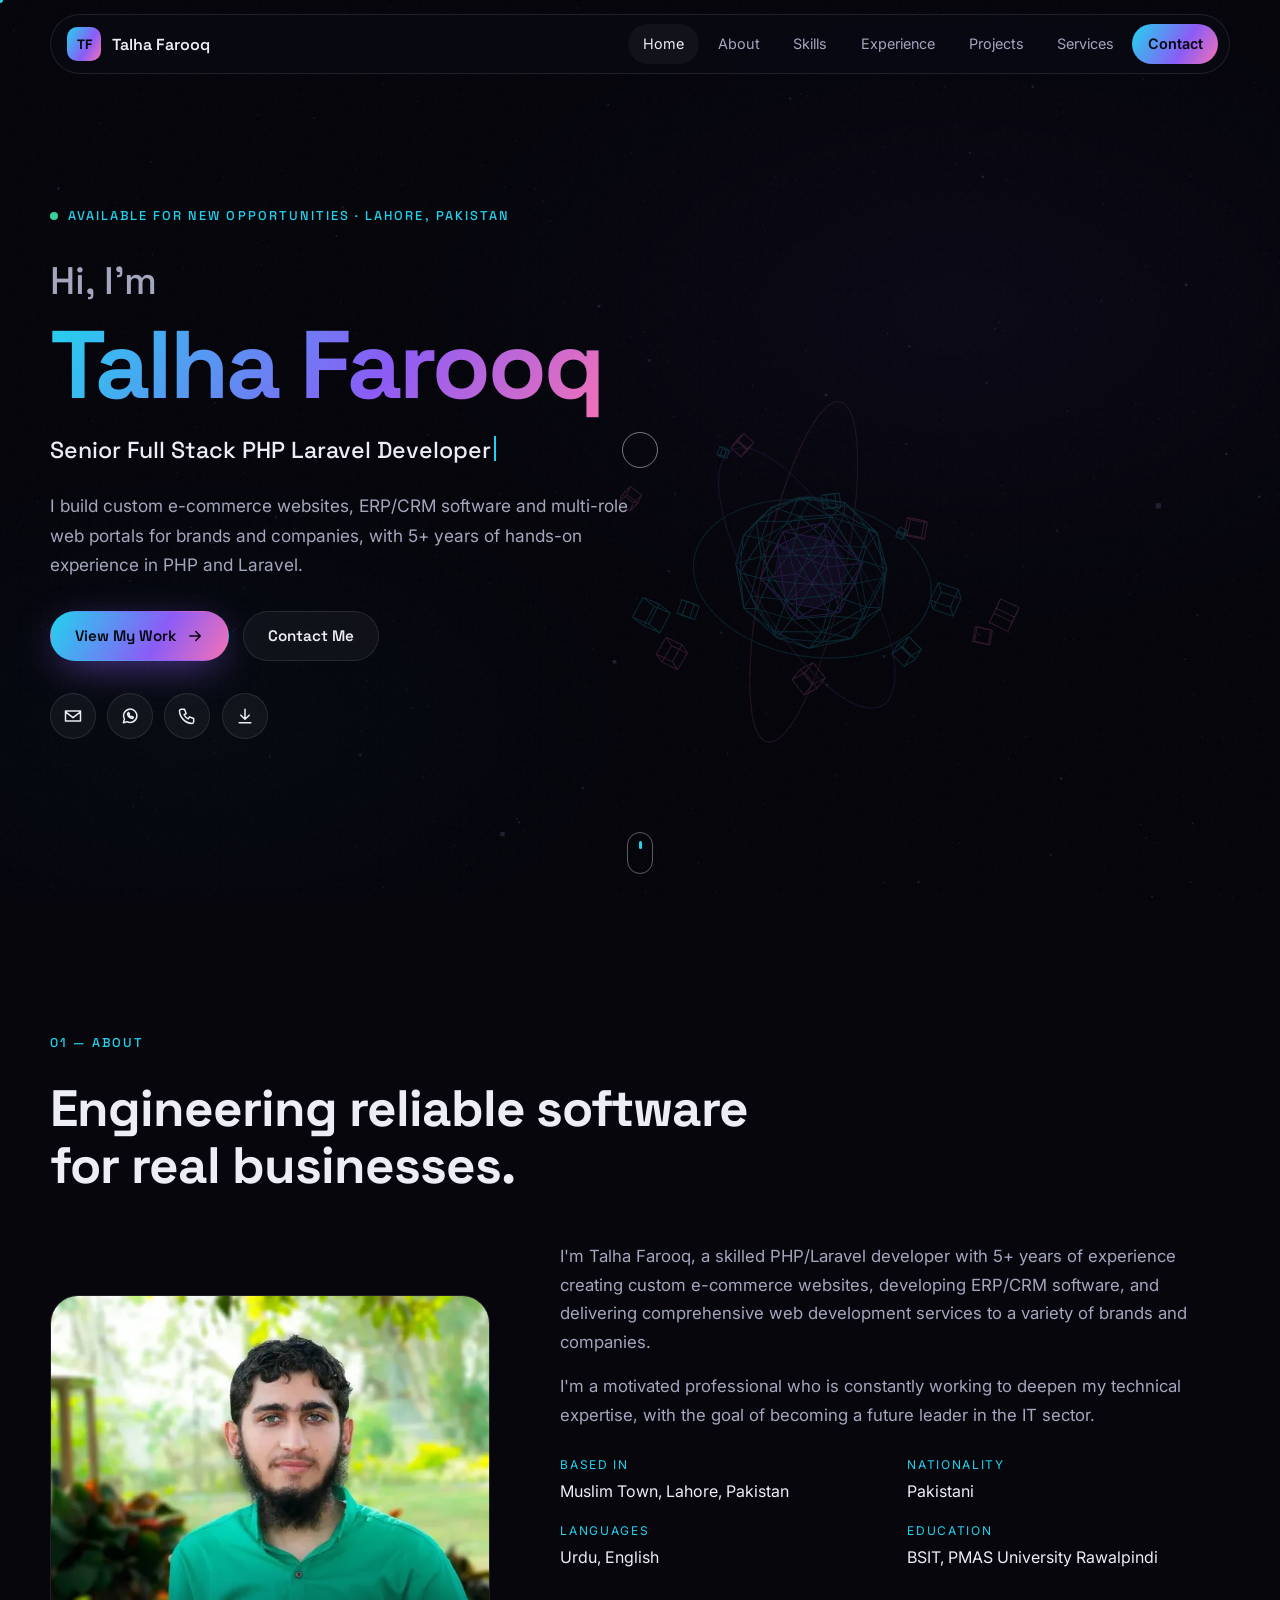
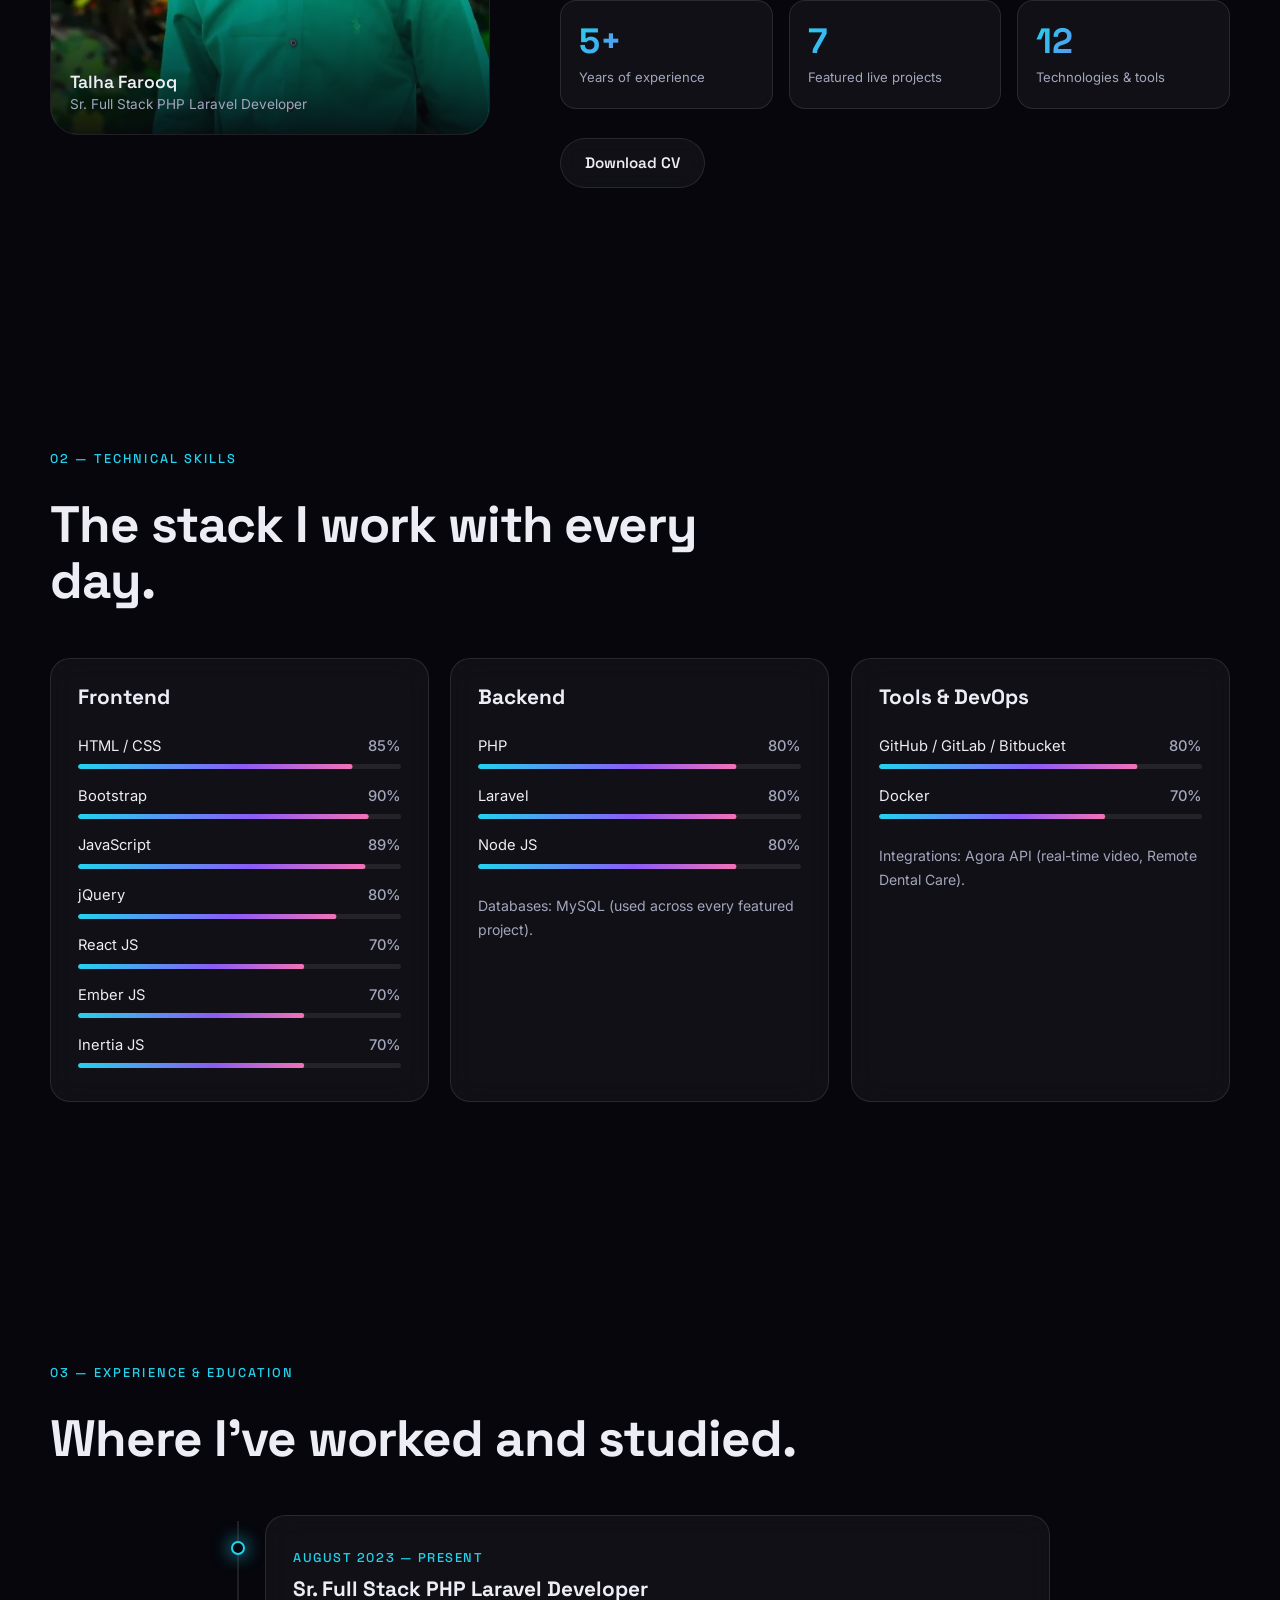
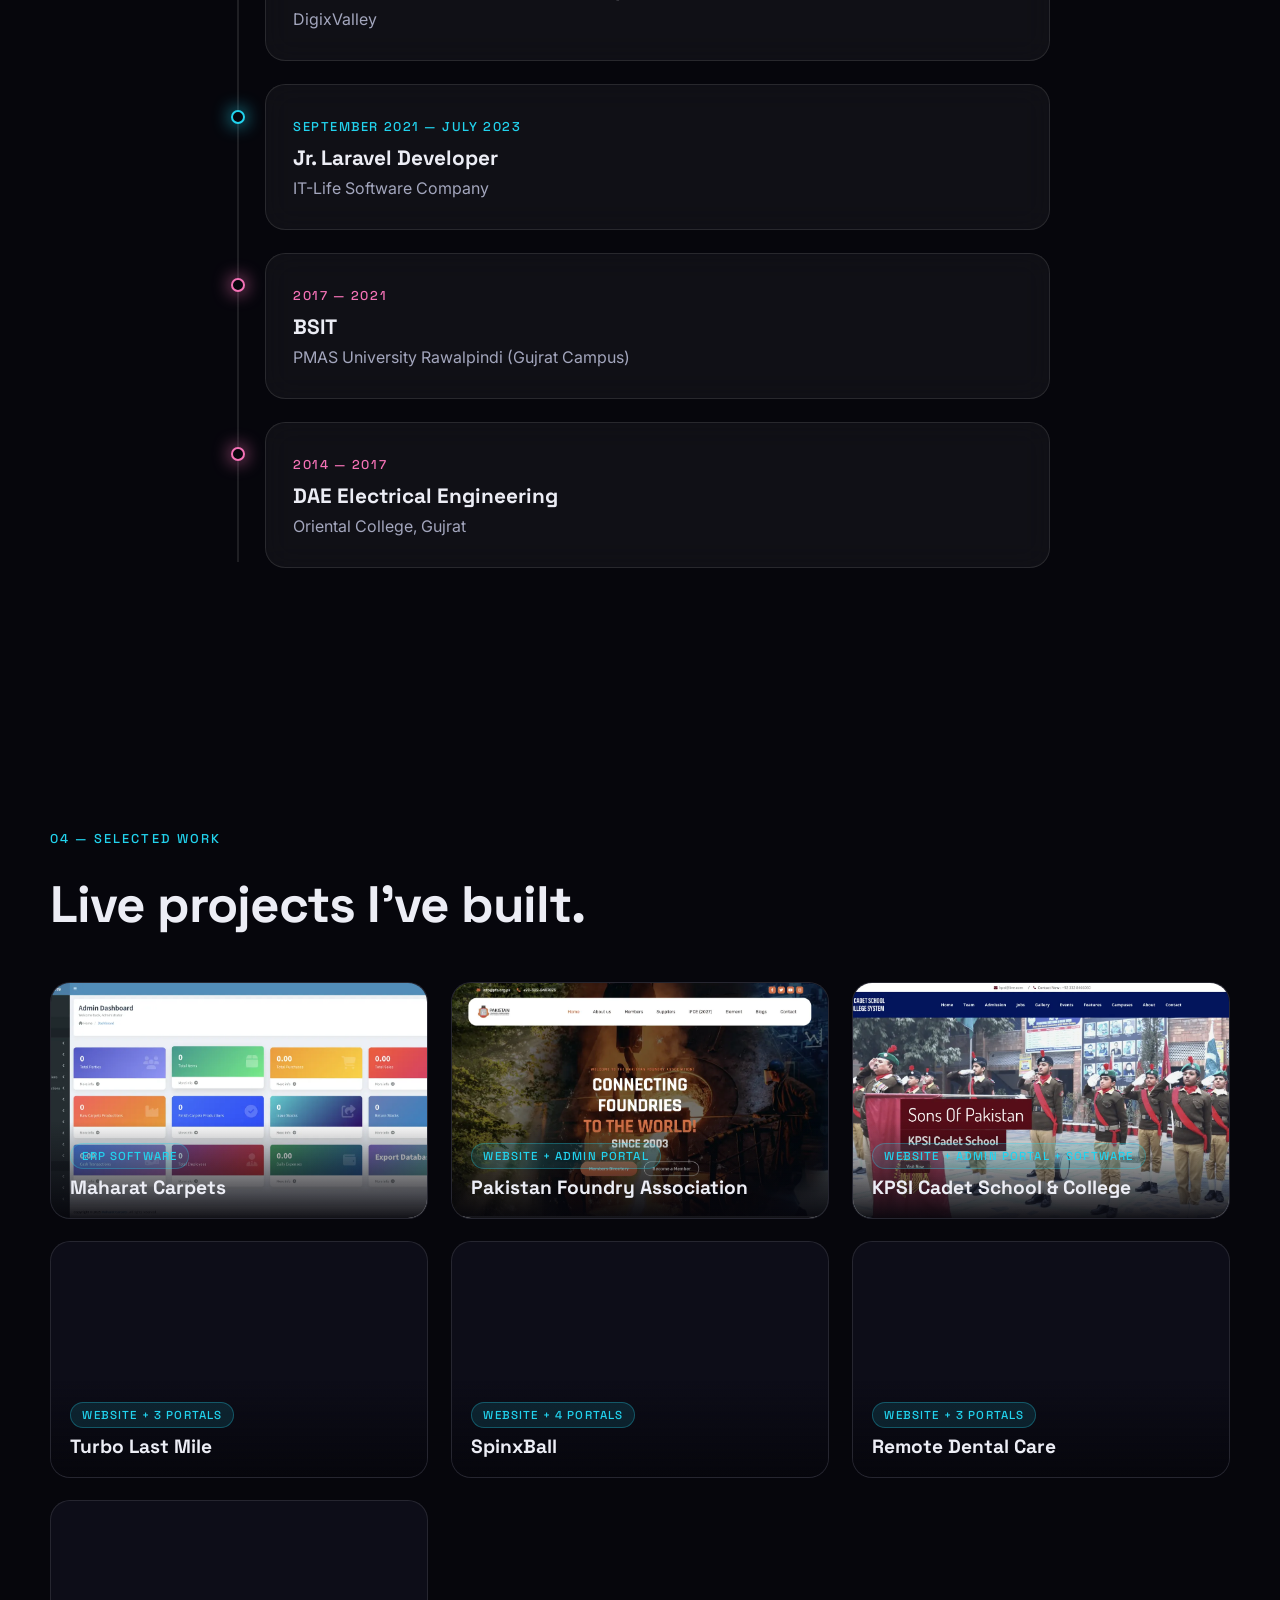
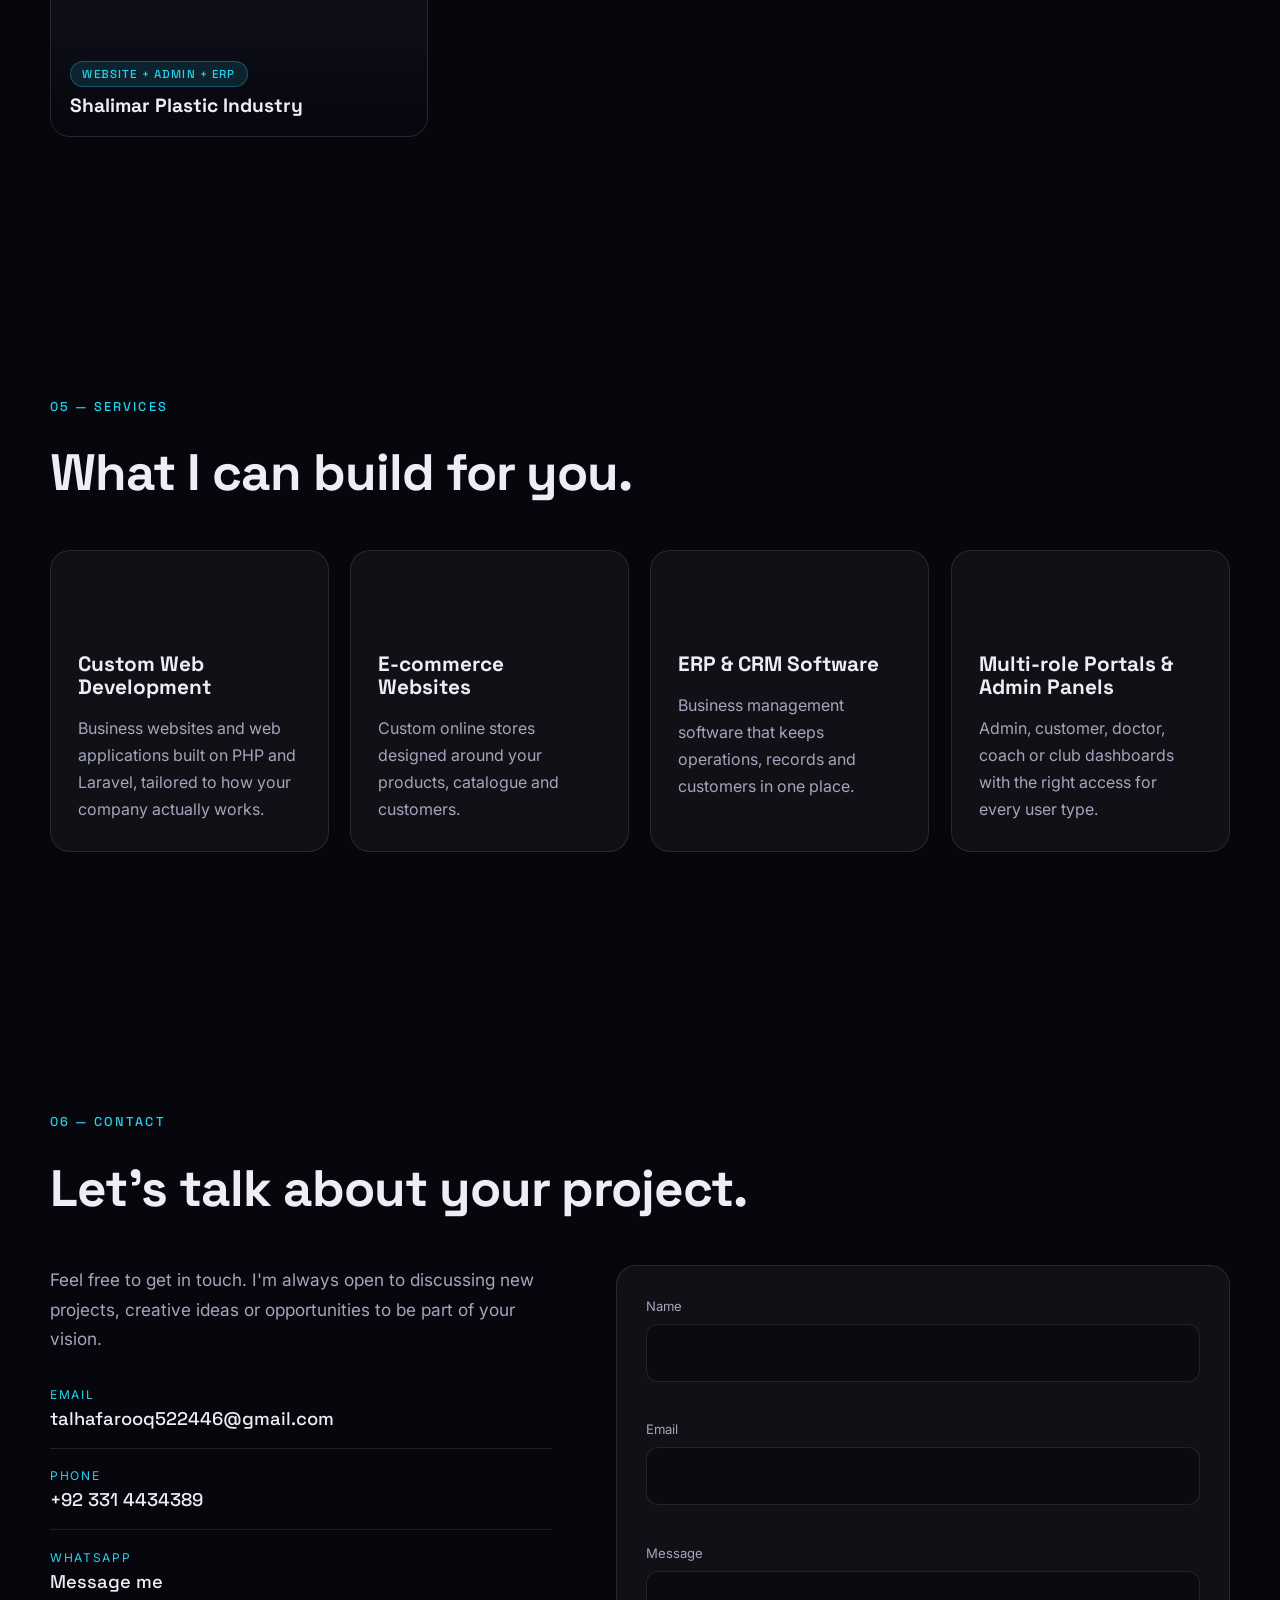
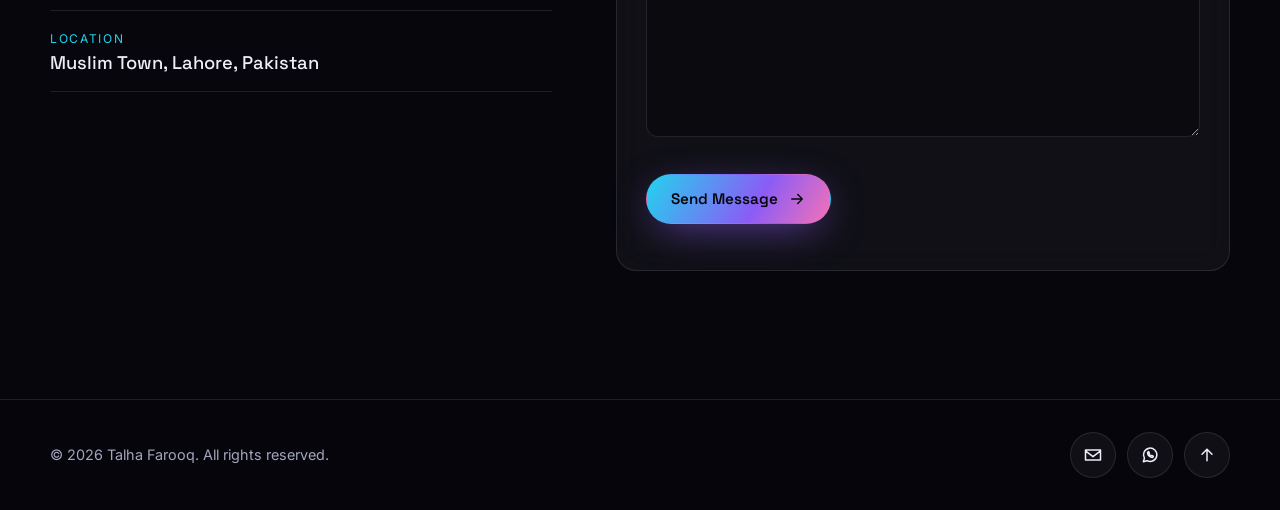
==== index.html @ bb9282f4 "Initial commit" ====
<!DOCTYPE html>
<html lang="en">
<head>
  <meta charset="utf-8">
  <meta name="viewport" content="width=device-width, initial-scale=1">
  <title>Talha Farooq — Senior Full Stack PHP Laravel Developer</title>
  <meta name="description" content="Talha Farooq is a Senior Full Stack PHP/Laravel developer from Lahore, Pakistan with 5+ years of experience building custom e-commerce websites, ERP/CRM software and web portals.">
  <meta name="author" content="Talha Farooq">
  <meta name="theme-color" content="#06060c">
  <link rel="canonical" href="https://talhaafarooq.github.io/portfolio/">
  <meta property="og:type" content="website">
  <meta property="og:title" content="Talha Farooq — Senior Full Stack PHP Laravel Developer">
  <meta property="og:description" content="Custom e-commerce websites, ERP/CRM software and web portals built with PHP and Laravel. Explore selected projects and experience.">
  <meta property="og:url" content="https://talhaafarooq.github.io/portfolio/">
  <meta property="og:image" content="https://talhaafarooq.github.io/portfolio/assets/img/projects/pfa.webp">
  <meta name="twitter:card" content="summary_large_image">
  <link rel="icon" href="data:image/svg+xml,%3Csvg xmlns='http://www.w3.org/2000/svg' viewBox='0 0 64 64'%3E%3Crect width='64' height='64' rx='16' fill='%2306060c'/%3E%3Cpath d='M18 20h28M32 20v28' stroke='%2322d3ee' stroke-width='7' stroke-linecap='round' fill='none'/%3E%3C/svg%3E">
  <link rel="preconnect" href="https://fonts.googleapis.com">
  <link rel="preconnect" href="https://fonts.gstatic.com" crossorigin>
  <link href="https://fonts.googleapis.com/css2?family=Inter:wght@400;500;600&family=Space+Grotesk:wght@500;600;700&display=swap" rel="stylesheet">
  <link rel="stylesheet" href="css/style.css">
  <script type="application/ld+json">
  {"@context":"https://schema.org","@type":"Person","name":"Talha Farooq","jobTitle":"Senior Full Stack PHP Laravel Developer","worksFor":{"@type":"Organization","name":"DigixValley"},"email":"mailto:talhafarooq522446@gmail.com","url":"https://talhaafarooq.github.io/portfolio/","address":{"@type":"PostalAddress","addressLocality":"Lahore","addressCountry":"PK"}}
  </script>
</head>
<body>
  <a class="skip-link" href="#main">Skip to content</a>

  <div class="preloader" id="preloader" role="status" aria-live="polite">
    <div class="preloader__mark" aria-hidden="true"><span></span><span></span><span></span></div>
    <p class="preloader__text">Loading portfolio<span id="loadPct">0</span>%</p>
  </div>

  <canvas id="scene" aria-hidden="true"></canvas>
  <div class="grain" aria-hidden="true"></div>
  <div class="cursor" id="cursor" aria-hidden="true"><span class="cursor__dot"></span><span class="cursor__ring"></span></div>
  <div class="progress" id="progress" aria-hidden="true"></div>

  <header class="nav" id="nav">
    <a class="nav__brand" href="#home" aria-label="Talha Farooq — home"><span class="nav__logo">TF</span><span class="nav__name">Talha Farooq</span></a>
    <button class="nav__toggle" id="navToggle" aria-expanded="false" aria-controls="navLinks" aria-label="Toggle menu"><span></span><span></span></button>
    <nav aria-label="Primary">
      <ul class="nav__links" id="navLinks">
        <li><a href="#home">Home</a></li>
        <li><a href="#about">About</a></li>
        <li><a href="#skills">Skills</a></li>
        <li><a href="#experience">Experience</a></li>
        <li><a href="#projects">Projects</a></li>
        <li><a href="#services">Services</a></li>
        <li><a href="#contact" class="nav__cta">Contact</a></li>
      </ul>
    </nav>
  </header>

  <main id="main">
    <!-- HERO -->
    <section class="hero" id="home" aria-labelledby="heroTitle">
      <div class="container hero__grid">
        <div class="hero__copy">
          <p class="eyebrow reveal"><span class="pulse" aria-hidden="true"></span> Available for new opportunities · Lahore, Pakistan</p>
          <h1 id="heroTitle" class="hero__title reveal">
            <span class="hero__hi">Hi, I'm</span>
            <span class="grad">Talha Farooq</span>
          </h1>
          <p class="hero__role reveal"><span class="sr-only">Senior Full Stack PHP Laravel Developer. </span><span id="typed" aria-hidden="true">Senior Full Stack PHP Laravel Developer</span><span class="caret" aria-hidden="true"></span></p>
          <p class="hero__lead reveal">I build custom e-commerce websites, ERP/CRM software and multi-role web portals for brands and companies, with 5+ years of hands-on experience in PHP and Laravel.</p>
          <div class="hero__actions reveal">
            <a class="btn btn--primary" href="#projects" data-magnetic>View My Work <svg viewBox="0 0 24 24" aria-hidden="true"><path d="M5 12h14M13 6l6 6-6 6"/></svg></a>
            <a class="btn btn--ghost" href="#contact" data-magnetic>Contact Me</a>
          </div>
          <ul class="socials reveal" aria-label="Contact links">
            <li><a href="mailto:talhafarooq522446@gmail.com" aria-label="Email Talha"><svg viewBox="0 0 24 24"><path d="M3 6h18v12H3zM3 7l9 7 9-7"/></svg></a></li>
            <li><a href="https://wa.me/923314434389" target="_blank" rel="noopener" aria-label="Message Talha on WhatsApp"><svg viewBox="0 0 24 24"><path d="M4 20l1.3-4.2A8 8 0 1 1 8.4 18.8zM9 9c0 3 3 6 6 6l1-1.5-2-1-1 .5c-1-.5-1.700-1.200-2.200-2.200l.5-1-1-2z"/></svg></a></li>
            <li><a href="tel:+923314434389" aria-label="Call Talha"><svg viewBox="0 0 24 24"><path d="M5 4h4l2 5-2.500 1.500a11 11 0 0 0 5 5L15 13l5 2v4a2 2 0 0 1-2 2A16 16 0 0 1 3 6a2 2 0 0 1 2-2z"/></svg></a></li>
            <li><a href="assets/doc/Talha_Farooq_Resume.pdf" download aria-label="Download CV"><svg viewBox="0 0 24 24"><path d="M12 4v11m-5-4 5 5 5-5M5 20h14"/></svg></a></li>
          </ul>
        </div>
      </div>
      <a class="scroll-hint" href="#about" aria-label="Scroll to About"><span></span></a>
    </section>

    <!-- ABOUT -->
    <section class="section" id="about" aria-labelledby="aboutTitle">
      <div class="container">
        <header class="section__head reveal"><p class="eyebrow">01 — About</p><h2 id="aboutTitle">Engineering reliable software for real businesses.</h2></header>
        <div class="about">
          <figure class="about__photo tilt reveal" data-tilt>
            <img src="assets/img/profile.webp" width="600" height="600" alt="Portrait of Talha Farooq" loading="lazy" decoding="async">
            <figcaption><strong>Talha Farooq</strong><span>Sr. Full Stack PHP Laravel Developer</span></figcaption>
          </figure>
          <div class="about__body reveal">
            <p>I'm Talha Farooq, a skilled PHP/Laravel developer with 5+ years of experience creating custom e-commerce websites, developing ERP/CRM software, and delivering comprehensive web development services to a variety of brands and companies.</p>
            <p>I'm a motivated professional who is constantly working to deepen my technical expertise, with the goal of becoming a future leader in the IT sector.</p>
            <dl class="facts">
              <div><dt>Based in</dt><dd>Muslim Town, Lahore, Pakistan</dd></div>
              <div><dt>Nationality</dt><dd>Pakistani</dd></div>
              <div><dt>Languages</dt><dd>Urdu, English</dd></div>
              <div><dt>Education</dt><dd>BSIT, PMAS University Rawalpindi</dd></div>
            </dl>
            <ul class="stats" aria-label="Highlights">
              <li><strong data-count="5" data-suffix="+">5+</strong><span>Years of experience</span></li>
              <li><strong data-count="7">7</strong><span>Featured live projects</span></li>
              <li><strong data-count="12">12</strong><span>Technologies &amp; tools</span></li>
            </ul>
            <a class="btn btn--ghost" href="assets/doc/Talha_Farooq_Resume.pdf" download data-magnetic>Download CV</a>
          </div>
        </div>
      </div>
    </section>

    <!-- SKILLS -->
    <section class="section" id="skills" aria-labelledby="skillsTitle">
      <div class="container">
        <header class="section__head reveal"><p class="eyebrow">02 — Technical Skills</p><h2 id="skillsTitle">The stack I work with every day.</h2></header>
        <div class="skills">
          <article class="card tilt reveal" data-tilt>
            <h3>Frontend</h3>
            <ul class="meters">
              <li style="--v:85"><span>HTML / CSS</span><b>85%</b><i></i></li>
              <li style="--v:90"><span>Bootstrap</span><b>90%</b><i></i></li>
              <li style="--v:89"><span>JavaScript</span><b>89%</b><i></i></li>
              <li style="--v:80"><span>jQuery</span><b>80%</b><i></i></li>
              <li style="--v:70"><span>React JS</span><b>70%</b><i></i></li>
              <li style="--v:70"><span>Ember JS</span><b>70%</b><i></i></li>
              <li style="--v:70"><span>Inertia JS</span><b>70%</b><i></i></li>
            </ul>
          </article>
          <article class="card tilt reveal" data-tilt>
            <h3>Backend</h3>
            <ul class="meters">
              <li style="--v:80"><span>PHP</span><b>80%</b><i></i></li>
              <li style="--v:80"><span>Laravel</span><b>80%</b><i></i></li>
              <li style="--v:80"><span>Node JS</span><b>80%</b><i></i></li>
            </ul>
            <p class="card__note">Databases: MySQL (used across every featured project).</p>
          </article>
          <article class="card tilt reveal" data-tilt>
            <h3>Tools &amp; DevOps</h3>
            <ul class="meters">
              <li style="--v:80"><span>GitHub / GitLab / Bitbucket</span><b>80%</b><i></i></li>
              <li style="--v:70"><span>Docker</span><b>70%</b><i></i></li>
            </ul>
            <p class="card__note">Integrations: Agora API (real-time video, Remote Dental Care).</p>
          </article>
        </div>
      </div>
    </section>

    <!-- EXPERIENCE -->
    <section class="section" id="experience" aria-labelledby="expTitle">
      <div class="container">
        <header class="section__head reveal"><p class="eyebrow">03 — Experience &amp; Education</p><h2 id="expTitle">Where I've worked and studied.</h2></header>
        <div class="timeline-wrap">
          <ol class="timeline" id="timeline">
            <li class="tl reveal">
              <span class="tl__dot" aria-hidden="true"></span>
              <div class="tl__card tilt" data-tilt>
                <time>August 2023 — Present</time>
                <h3>Sr. Full Stack PHP Laravel Developer</h3>
                <p class="tl__place">DigixValley</p>
              </div>
            </li>
            <li class="tl reveal">
              <span class="tl__dot" aria-hidden="true"></span>
              <div class="tl__card tilt" data-tilt>
                <time>September 2021 — July 2023</time>
                <h3>Jr. Laravel Developer</h3>
                <p class="tl__place">IT-Life Software Company</p>
              </div>
            </li>
            <li class="tl tl--edu reveal">
              <span class="tl__dot" aria-hidden="true"></span>
              <div class="tl__card tilt" data-tilt>
                <time>2017 — 2021</time>
                <h3>BSIT</h3>
                <p class="tl__place">PMAS University Rawalpindi (Gujrat Campus)</p>
              </div>
            </li>
            <li class="tl tl--edu reveal">
              <span class="tl__dot" aria-hidden="true"></span>
              <div class="tl__card tilt" data-tilt>
                <time>2014 — 2017</time>
                <h3>DAE Electrical Engineering</h3>
                <p class="tl__place">Oriental College, Gujrat</p>
              </div>
            </li>
          </ol>
        </div>
      </div>
    </section>

    <!-- PROJECTS -->
    <section class="section" id="projects" aria-labelledby="projTitle">
      <div class="container">
        <header class="section__head reveal"><p class="eyebrow">04 — Selected Work</p><h2 id="projTitle">Live projects I've built.</h2></header>
        <div class="projects" id="projectGrid">
          <article class="project tilt reveal" data-tilt data-url="https://maharat.fhtti.com" data-type="ERP Software" data-stack="HTML, CSS, Bootstrap, JavaScript, jQuery, PHP Laravel, MySQL">
            <button class="project__open" aria-haspopup="dialog"><span class="sr-only">View details for Maharat Carpets</span></button>
            <img src="assets/img/projects/maharat-carpet.webp" width="1400" height="718" alt="Maharat Carpets ERP software interface" loading="lazy" decoding="async">
            <div class="project__info"><span class="tag">ERP Software</span><h3>Maharat Carpets</h3></div>
          </article>
          <article class="project tilt reveal" data-tilt data-url="https://www.pfa.org.pk" data-type="Website + Admin Portal" data-stack="HTML, CSS, Bootstrap, JavaScript, jQuery, PHP Laravel, MySQL">
            <button class="project__open" aria-haspopup="dialog"><span class="sr-only">View details for Pakistan Foundry Association</span></button>
            <img src="assets/img/projects/pfa.webp" width="1400" height="682" alt="Pakistan Foundry Association website" loading="lazy" decoding="async">
            <div class="project__info"><span class="tag">Website + Admin Portal</span><h3>Pakistan Foundry Association</h3></div>
          </article>
          <article class="project tilt reveal" data-tilt data-url="https://kpsi.edu.pk" data-type="Website + Admin Portal + Software" data-stack="HTML, CSS, Bootstrap, JavaScript, jQuery, PHP Laravel, MySQL">
            <button class="project__open" aria-haspopup="dialog"><span class="sr-only">View details for KPSI Cadet School and College</span></button>
            <img src="assets/img/projects/kpsi.webp" width="1400" height="727" alt="KPSI Cadet School &amp; College website" loading="lazy" decoding="async">
            <div class="project__info"><span class="tag">Website + Admin Portal + Software</span><h3>KPSI Cadet School &amp; College</h3></div>
          </article>
          <article class="project tilt reveal" data-tilt data-url="https://turbolastmile.com" data-type="Website + Admin, Customer &amp; Customer Visitor Portals" data-stack="HTML, CSS, Bootstrap, JavaScript, jQuery, PHP Laravel, MySQL">
            <button class="project__open" aria-haspopup="dialog"><span class="sr-only">View details for Turbo Last Mile</span></button>
            <img src="assets/img/projects/turbolastmile.webp" width="1400" height="723" alt="Turbo Last Mile website" loading="lazy" decoding="async">
            <div class="project__info"><span class="tag">Website + 3 Portals</span><h3>Turbo Last Mile</h3></div>
          </article>
          <article class="project tilt reveal" data-tilt data-url="https://www.spinxball.com" data-type="Website + Admin, Club, Coach &amp; Trainee Portals" data-stack="HTML, CSS, Bootstrap, JavaScript, jQuery, PHP Laravel, MySQL">
            <button class="project__open" aria-haspopup="dialog"><span class="sr-only">View details for SpinxBall</span></button>
            <img src="assets/img/projects/spinxball.webp" width="1400" height="728" alt="SpinxBall website" loading="lazy" decoding="async">
            <div class="project__info"><span class="tag">Website + 4 Portals</span><h3>SpinxBall</h3></div>
          </article>
          <article class="project tilt reveal" data-tilt data-url="https://dental-telecare.com" data-type="Website + Admin, Doctor &amp; Patient Portals" data-stack="HTML, CSS, Bootstrap, JavaScript, React JS, PHP Laravel, MySQL, Agora API">
            <button class="project__open" aria-haspopup="dialog"><span class="sr-only">View details for Remote Dental Care</span></button>
            <img src="assets/img/projects/remote-dental-care.webp" width="1400" height="726" alt="Remote Dental Care website" loading="lazy" decoding="async">
            <div class="project__info"><span class="tag">Website + 3 Portals</span><h3>Remote Dental Care</h3></div>
          </article>
          <article class="project tilt reveal" data-tilt data-url="https://shalimarplasticindustries.com" data-type="Website + Admin Portal + ERP" data-stack="HTML, CSS, Bootstrap, JavaScript, jQuery, PHP Laravel, MySQL">
            <button class="project__open" aria-haspopup="dialog"><span class="sr-only">View details for Shalimar Plastic Industry</span></button>
            <img src="assets/img/projects/spi.webp" width="1400" height="552" alt="Shalimar Plastic Industry website" loading="lazy" decoding="async">
            <div class="project__info"><span class="tag">Website + Admin + ERP</span><h3>Shalimar Plastic Industry</h3></div>
          </article>
        </div>
      </div>
    </section>

    <!-- SERVICES -->
    <section class="section" id="services" aria-labelledby="servTitle">
      <div class="container">
        <header class="section__head reveal"><p class="eyebrow">05 — Services</p><h2 id="servTitle">What I can build for you.</h2></header>
        <div class="services">
          <article class="card tilt reveal" data-tilt>
            <span class="icon" aria-hidden="true"><svg viewBox="0 0 24 24"><path d="M3 5h18v14H3zM3 9h18M7 7h.01M10 7h.01"/></svg></span>
            <h3>Custom Web Development</h3>
            <p>Business websites and web applications built on PHP and Laravel, tailored to how your company actually works.</p>
          </article>
          <article class="card tilt reveal" data-tilt>
            <span class="icon" aria-hidden="true"><svg viewBox="0 0 24 24"><path d="M3 4h3l2.500 11h10L20 7H7M10 20h.01M17 20h.01"/></svg></span>
            <h3>E-commerce Websites</h3>
            <p>Custom online stores designed around your products, catalogue and customers.</p>
          </article>
          <article class="card tilt reveal" data-tilt>
            <span class="icon" aria-hidden="true"><svg viewBox="0 0 24 24"><path d="M4 20V10m6 10V4m6 16v-7m6 7H2"/></svg></span>
            <h3>ERP &amp; CRM Software</h3>
            <p>Business management software that keeps operations, records and customers in one place.</p>
          </article>
          <article class="card tilt reveal" data-tilt>
            <span class="icon" aria-hidden="true"><svg viewBox="0 0 24 24"><circle cx="9" cy="8" r="3"/><circle cx="17" cy="9" r="2.500"/><path d="M3 19c0-3 2.500-5 6-5s6 2 6 5M15 15c3 0 6 1 6 4"/></svg></span>
            <h3>Multi-role Portals &amp; Admin Panels</h3>
            <p>Admin, customer, doctor, coach or club dashboards with the right access for every user type.</p>
          </article>
        </div>
      </div>
    </section>

    <!-- CONTACT -->
    <section class="section" id="contact" aria-labelledby="contactTitle">
      <div class="container">
        <header class="section__head reveal"><p class="eyebrow">06 — Contact</p><h2 id="contactTitle">Let's talk about your project.</h2></header>
        <div class="contact">
          <div class="contact__info reveal">
            <p>Feel free to get in touch. I'm always open to discussing new projects, creative ideas or opportunities to be part of your vision.</p>
            <ul class="contact__list">
              <li><span>Email</span><a href="mailto:talhafarooq522446@gmail.com">talhafarooq522446@gmail.com</a></li>
              <li><span>Phone</span><a href="tel:+923314434389">+92 331 4434389</a></li>
              <li><span>WhatsApp</span><a href="https://wa.me/923314434389" target="_blank" rel="noopener">Message me</a></li>
              <li><span>Location</span><em>Muslim Town, Lahore, Pakistan</em></li>
            </ul>
          </div>
          <form class="form reveal" id="contactForm" novalidate>
            <div class="field"><label for="fName">Name</label><input id="fName" name="name" autocomplete="name" required><small class="err" aria-live="polite"></small></div>
            <div class="field"><label for="fEmail">Email</label><input id="fEmail" name="email" type="email" autocomplete="email" required><small class="err" aria-live="polite"></small></div>
            <div class="field"><label for="fMsg">Message</label><textarea id="fMsg" name="message" rows="5" required></textarea><small class="err" aria-live="polite"></small></div>
            <button class="btn btn--primary" type="submit" data-magnetic>Send Message <svg viewBox="0 0 24 24" aria-hidden="true"><path d="M5 12h14M13 6l6 6-6 6"/></svg></button>
            <p class="form__status" id="formStatus" role="status"></p>
          </form>
        </div>
      </div>
    </section>
  </main>

  <footer class="footer">
    <div class="container footer__row">
      <p>&copy; <span id="year">2026</span> Talha Farooq. All rights reserved.</p>
      <ul class="socials" aria-label="Footer links">
        <li><a href="mailto:talhafarooq522446@gmail.com" aria-label="Email"><svg viewBox="0 0 24 24"><path d="M3 6h18v12H3zM3 7l9 7 9-7"/></svg></a></li>
        <li><a href="https://wa.me/923314434389" target="_blank" rel="noopener" aria-label="WhatsApp"><svg viewBox="0 0 24 24"><path d="M4 20l1.3-4.2A8 8 0 1 1 8.4 18.8zM9 9c0 3 3 6 6 6l1-1.5-2-1-1 .5c-1-.5-1.700-1.200-2.200-2.200l.5-1-1-2z"/></svg></a></li>
        <li><a href="#home" aria-label="Back to top"><svg viewBox="0 0 24 24"><path d="M12 19V5m-6 6 6-6 6 6"/></svg></a></li>
      </ul>
    </div>
  </footer>

  <dialog class="modal" id="modal" aria-labelledby="mTitle">
    <button class="modal__close" id="mClose" aria-label="Close project details">&times;</button>
    <img id="mImg" alt="" width="1400" height="720">
    <div class="modal__body">
      <span class="tag" id="mType"></span>
      <h3 id="mTitle"></h3>
      <h4>Built with</h4>
      <ul class="chips" id="mStack"></ul>
      <a class="btn btn--primary" id="mLink" target="_blank" rel="noopener">Visit live site <svg viewBox="0 0 24 24" aria-hidden="true"><path d="M7 17 17 7M8 7h9v9"/></svg></a>
    </div>
  </dialog>

  <script src="vendor/three.min.js" defer></script>
  <script src="js/scene.js" defer></script>
  <script src="js/main.js" defer></script>
</body>
</html>
---- css/style.css ----
:root{
  --bg:#06060c; --bg2:#0d0d18; --text:#ecedf5; --muted:#a3a6bd;
  --a:#8b5cf6; --b:#22d3ee; --c:#f472b6;
  --glass:rgba(255,255,255,.045); --line:rgba(255,255,255,.1);
  --grad:linear-gradient(120deg,var(--b),var(--a) 60%,var(--c));
  --f-head:"Space Grotesk",system-ui,sans-serif; --f-body:Inter,system-ui,sans-serif;
  --r:20px; --ease:cubic-bezier(.2,.8,.2,1);
}
*,*::before,*::after{box-sizing:border-box}
html{scroll-behavior:smooth;scroll-padding-top:80px;-webkit-text-size-adjust:100%}
body{margin:0;background:var(--bg);color:var(--text);font:400 1rem/1.7 var(--f-body);overflow-x:hidden}
img{max-width:100%;height:auto;display:block}
a{color:inherit}
h1,h2,h3,h4{font-family:var(--f-head);line-height:1.1;margin:0}
p{margin:0 0 1rem}
ul,ol{list-style:none;margin:0;padding:0}
:focus-visible{outline:2px solid var(--b);outline-offset:3px;border-radius:6px}
.sr-only{position:absolute;width:1px;height:1px;overflow:hidden;clip:rect(0 0 0 0);white-space:nowrap}
.skip-link{position:fixed;left:12px;top:-60px;z-index:200;background:var(--b);color:#001;padding:.6rem 1rem;border-radius:8px;transition:top .2s}
.skip-link:focus{top:12px}
.container{width:min(1180px,100% - 32px);margin-inline:auto}

#scene{position:fixed;inset:0;width:100%;height:100%;z-index:0;pointer-events:none;
  background:radial-gradient(60% 50% at 75% 35%,rgba(139,92,246,.22),transparent 70%),radial-gradient(50% 40% at 15% 80%,rgba(34,211,238,.12),transparent 70%),var(--bg)}
.grain{position:fixed;inset:0;z-index:1;pointer-events:none;opacity:.05;background-image:url("data:image/svg+xml,%3Csvg xmlns='http://www.w3.org/2000/svg' width='160' height='160'%3E%3Cfilter id='n'%3E%3CfeTurbulence baseFrequency='.9' numOctaves='2'/%3E%3C/filter%3E%3Crect width='100%25' height='100%25' filter='url(%23n)'/%3E%3C/svg%3E")}
main,.footer,.nav{position:relative;z-index:2}

/* preloader */
.preloader{position:fixed;inset:0;z-index:300;background:var(--bg);display:grid;place-content:center;justify-items:center;gap:1.4rem;transition:opacity .7s var(--ease),visibility .7s}
.preloader.done{opacity:0;visibility:hidden}
/* safety net: if JavaScript fails for any reason, never leave the visitor stuck on the loader */
.preloader{animation:preFail .6s ease 5s forwards}
@keyframes preFail{to{opacity:0;visibility:hidden;pointer-events:none}}
.preloader__mark{width:64px;height:64px;position:relative;perspective:400px}
.preloader__mark span{position:absolute;inset:0;border:2px solid var(--b);border-radius:14px;animation:spin 2.2s linear infinite}
.preloader__mark span:nth-child(2){border-color:var(--a);animation-delay:-.7s}
.preloader__mark span:nth-child(3){border-color:var(--c);animation-delay:-1.4s}
@keyframes spin{from{transform:rotateX(60deg) rotateZ(0)}to{transform:rotateX(60deg) rotateZ(360deg)}}
.preloader__text{font:500 .85rem var(--f-head);letter-spacing:.18em;text-transform:uppercase;color:var(--muted)}

/* cursor */
.cursor{display:none}
@media (hover:hover) and (pointer:fine){
  .js-cursor,.js-cursor a,.js-cursor button{cursor:none}
  .js-cursor input,.js-cursor textarea{cursor:text}
  .cursor{display:block;position:fixed;left:0;top:0;z-index:250;pointer-events:none}
  .cursor__dot,.cursor__ring{position:absolute;border-radius:50%;translate:-50% -50%}
  .cursor__dot{width:6px;height:6px;background:var(--b)}
  .cursor__ring{width:36px;height:36px;border:1px solid rgba(255,255,255,.45);transition:width .25s var(--ease),height .25s var(--ease),background .25s,border-color .25s}
  .cursor.hover .cursor__ring{width:60px;height:60px;background:rgba(34,211,238,.12);border-color:var(--b)}
}
.progress{position:fixed;left:0;top:0;height:3px;width:100%;transform-origin:0 50%;transform:scaleX(0);background:var(--grad);z-index:150}

/* nav */
.nav{position:fixed;top:14px;left:50%;translate:-50% 0;width:min(1180px,100% - 24px);z-index:100;display:flex;align-items:center;justify-content:space-between;padding:.55rem .7rem .55rem 1rem;border:1px solid var(--line);border-radius:999px;background:rgba(10,10,20,.6);backdrop-filter:blur(18px) saturate(140%);-webkit-backdrop-filter:blur(18px) saturate(140%)}
.nav__brand{display:flex;align-items:center;gap:.7rem;text-decoration:none;font:600 1rem var(--f-head)}
.nav__logo{display:grid;place-items:center;width:34px;height:34px;border-radius:10px;background:var(--grad);color:#06060c;font-weight:700;font-size:.85rem}
.nav__links{display:flex;gap:.2rem;align-items:center}
.nav__links a{display:block;padding:.5rem .95rem;border-radius:999px;text-decoration:none;font-size:.9rem;color:var(--muted);transition:color .2s,background .2s}
.nav__links a:hover,.nav__links a.active{color:var(--text);background:var(--glass)}
.nav__links a.nav__cta{background:var(--grad);color:#06060c;font-weight:600}
.nav__toggle{display:none;width:42px;height:42px;border:1px solid var(--line);border-radius:50%;background:var(--glass);position:relative;color:inherit}
.nav__toggle span{position:absolute;left:12px;right:12px;height:2px;background:currentColor;transition:transform .3s var(--ease)}
.nav__toggle span:first-child{top:16px}.nav__toggle span:last-child{top:24px}
.nav__toggle[aria-expanded=true] span:first-child{transform:translateY(4px) rotate(45deg)}
.nav__toggle[aria-expanded=true] span:last-child{transform:translateY(-4px) rotate(-45deg)}
@media (max-width:860px){
  .nav__name{display:none}
  .nav__toggle{display:block}
  .nav nav{position:absolute;top:calc(100% + 10px);left:0;right:0}
  .nav__links{flex-direction:column;align-items:stretch;padding:.6rem;border:1px solid var(--line);border-radius:24px;background:rgba(10,10,20,.98);backdrop-filter:blur(18px);opacity:0;visibility:hidden;transform:translateY(-8px);transition:.3s var(--ease)}
  .nav__links.open{opacity:1;visibility:visible;transform:none}
  .nav__links a{padding:.85rem 1rem}
}

/* buttons */
.btn{display:inline-flex;align-items:center;gap:.6rem;padding:.9rem 1.5rem;border-radius:999px;font:600 .95rem var(--f-head);text-decoration:none;border:1px solid transparent;cursor:pointer;transition:transform .25s var(--ease),box-shadow .25s,background .25s;will-change:transform}
.btn svg{width:18px;height:18px;fill:none;stroke:currentColor;stroke-width:2;stroke-linecap:round;stroke-linejoin:round}
.btn--primary{background:var(--grad);color:#06060c;box-shadow:0 10px 40px -10px rgba(139,92,246,.7)}
.btn--primary:hover{box-shadow:0 14px 50px -8px rgba(34,211,238,.6)}
.btn--ghost{background:var(--glass);border-color:var(--line);color:var(--text);backdrop-filter:blur(10px)}
.btn--ghost:hover{background:rgba(255,255,255,.09)}

/* hero */
.hero{min-height:100svh;display:flex;align-items:center;padding:120px 0 80px;position:relative}
.hero__grid{display:grid}
.hero__copy{max-width:640px}
.eyebrow{display:inline-flex;align-items:center;gap:.6rem;font:500 .8rem var(--f-head);letter-spacing:.16em;text-transform:uppercase;color:var(--b)}
.pulse{width:8px;height:8px;border-radius:50%;background:#34d399;box-shadow:0 0 0 0 rgba(52,211,153,.6);animation:pulse 2s infinite}
@keyframes pulse{70%{box-shadow:0 0 0 10px rgba(52,211,153,0)}100%{box-shadow:0 0 0 0 rgba(52,211,153,0)}}
.hero__title{font-size:clamp(2.8rem,8vw,6rem);letter-spacing:-.03em;margin:1.2rem 0 1rem}
.hero__hi{display:block;font-size:.4em;font-weight:500;color:var(--muted);letter-spacing:0;margin-bottom:.3em}
.grad{background:var(--grad);-webkit-background-clip:text;background-clip:text;color:transparent}
.hero__role{font:500 clamp(1.05rem,2.6vw,1.45rem) var(--f-head);min-height:1.6em;margin-bottom:1.2rem}
.caret{display:inline-block;width:2px;height:1.1em;background:var(--b);margin-left:3px;vertical-align:-.15em;animation:blink 1s steps(1) infinite}
@keyframes blink{50%{opacity:0}}
.hero__lead{color:var(--muted);font-size:1.08rem;max-width:54ch}
.hero__actions{display:flex;flex-wrap:wrap;gap:.9rem;margin:2rem 0}
.socials{display:flex;gap:.7rem}
.socials a{display:grid;place-items:center;width:46px;height:46px;border-radius:50%;border:1px solid var(--line);background:var(--glass);transition:transform .25s var(--ease),border-color .25s,background .25s}
.socials a:hover{transform:translateY(-4px);border-color:var(--b);background:rgba(34,211,238,.1)}
.socials svg{width:20px;height:20px;fill:none;stroke:currentColor;stroke-width:1.8;stroke-linecap:round;stroke-linejoin:round}
.scroll-hint{position:absolute;left:50%;bottom:26px;translate:-50% 0;width:26px;height:42px;border:1.5px solid rgba(255,255,255,.35);border-radius:14px;display:block}
.scroll-hint span{position:absolute;left:50%;top:8px;width:3px;height:8px;margin-left:-1.5px;border-radius:2px;background:var(--b);animation:wheel 1.8s infinite}
@keyframes wheel{0%{opacity:1;transform:none}100%{opacity:0;transform:translateY(14px)}}
@media (max-width:700px){.scroll-hint{display:none}.hero{padding-top:110px}}

/* sections */
.section{padding:clamp(4.5rem,10vw,8rem) 0;position:relative}
.section__head{margin-bottom:3rem;max-width:760px}
.section__head h2{font-size:clamp(1.9rem,4.6vw,3.2rem);letter-spacing:-.02em;margin-top:.9rem}
.card,.tl__card{background:var(--glass);border:1px solid var(--line);border-radius:var(--r);padding:1.7rem;backdrop-filter:blur(14px);-webkit-backdrop-filter:blur(14px)}
.card h3,.tl__card h3{font-size:1.3rem;margin-bottom:1rem}
.card__note{color:var(--muted);font-size:.88rem;margin:1.2rem 0 0}

/* tilt */
.tilt{transform-style:preserve-3d;transition:transform .4s var(--ease),border-color .3s;will-change:transform;position:relative}
.tilt.is-tilting{transition:transform .08s linear}
.tilt::after{content:"";position:absolute;inset:0;border-radius:inherit;pointer-events:none;opacity:0;transition:opacity .3s;background:radial-gradient(400px circle at var(--mx,50%) var(--my,50%),rgba(255,255,255,.09),transparent 45%)}
.tilt:hover::after{opacity:1}
.tilt:hover{border-color:rgba(34,211,238,.4)}

/* about */
.about{display:grid;grid-template-columns:minmax(0,.8fr) minmax(0,1.2fr);gap:clamp(1.5rem,5vw,4rem);align-items:center}
.about__photo{margin:0;border-radius:28px;overflow:hidden;border:1px solid var(--line);position:relative;aspect-ratio:1;max-width:440px}
.about__photo img{width:100%;height:100%;object-fit:cover}
.about__photo::before{content:"";position:absolute;inset:0;z-index:1;background:linear-gradient(180deg,transparent 55%,rgba(6,6,12,.9))}
.about__photo figcaption{position:absolute;z-index:2;left:1.2rem;bottom:1.1rem;display:grid;font-size:.85rem;color:var(--muted)}
.about__photo figcaption strong{font:600 1.1rem var(--f-head);color:var(--text)}
.about__body p{color:var(--muted);font-size:1.05rem}
.facts{display:grid;grid-template-columns:1fr 1fr;gap:1rem 1.5rem;margin:1.6rem 0}
.facts dt{font-size:.75rem;text-transform:uppercase;letter-spacing:.14em;color:var(--b)}
.facts dd{margin:.15rem 0 0}
.stats{display:grid;grid-template-columns:repeat(3,1fr);gap:1rem;margin:1.8rem 0}
.stats li{padding:1.1rem;border:1px solid var(--line);border-radius:16px;background:var(--glass)}
.stats strong{display:block;font:700 2.2rem var(--f-head);background:var(--grad);-webkit-background-clip:text;background-clip:text;color:transparent}
.stats span{font-size:.82rem;color:var(--muted)}
@media (max-width:860px){.about{grid-template-columns:1fr}.about__photo{max-width:340px}}
@media (max-width:480px){.facts{grid-template-columns:1fr}.stats strong{font-size:1.7rem}}

/* skills */
.skills{display:grid;grid-template-columns:repeat(auto-fit,minmax(290px,1fr));gap:1.3rem;perspective:1200px}
.meters li{position:relative;display:flex;justify-content:space-between;font-size:.92rem;padding:.55rem 0 1rem}
.meters b{font-weight:500;color:var(--muted)}
.meters i{position:absolute;left:0;right:0;bottom:.35rem;height:5px;border-radius:5px;background:rgba(255,255,255,.08);overflow:hidden}
.meters i::after{content:"";position:absolute;inset:0;border-radius:inherit;background:var(--grad);transform-origin:0 50%;transform:scaleX(0);transition:transform 1.2s var(--ease) .2s}
.card.in .meters li i::after{transform:scaleX(calc(var(--v) / 100))}

/* timeline */
.timeline{position:relative;max-width:820px;margin-inline:auto;padding-left:2.2rem;display:grid;gap:1.4rem}
.timeline::before{content:"";position:absolute;left:7px;top:6px;bottom:6px;width:2px;background:var(--line)}
.timeline::after{content:"";position:absolute;left:7px;top:6px;bottom:6px;width:2px;background:var(--grad);transform-origin:0 0;transform:scaleY(var(--tp,0))}
.tl{position:relative}
.tl__dot{position:absolute;left:calc(-2.2rem + 1px);top:1.6rem;width:14px;height:14px;border-radius:50%;background:var(--bg);border:2px solid var(--b);box-shadow:0 0 18px var(--b)}
.tl--edu .tl__dot{border-color:var(--c);box-shadow:0 0 18px var(--c)}
.tl__card time{font:500 .8rem var(--f-head);letter-spacing:.12em;text-transform:uppercase;color:var(--b)}
.tl--edu time{color:var(--c)}
.tl__card h3{margin:.5rem 0 .3rem}
.tl__place{color:var(--muted);margin:0}

/* projects */
.projects{display:grid;grid-template-columns:repeat(auto-fill,minmax(320px,1fr));gap:1.4rem;perspective:1400px}
.project{border-radius:var(--r);overflow:hidden;border:1px solid var(--line);background:var(--bg2);aspect-ratio:16/10}
.project img{width:100%;height:100%;object-fit:cover;object-position:top;transition:transform .8s var(--ease),filter .5s}
.project:hover img{transform:scale(1.06);filter:brightness(.55)}
.project__info{position:absolute;left:0;right:0;bottom:0;padding:1.2rem;background:linear-gradient(0deg,rgba(6,6,12,.95),transparent);transform:translateZ(40px)}
.project__info h3{font-size:1.2rem;margin-top:.5rem}
.project__open{position:absolute;inset:0;z-index:2;border:0;background:none;cursor:pointer;border-radius:inherit}
.tag{display:inline-block;font:500 .72rem var(--f-head);letter-spacing:.1em;text-transform:uppercase;padding:.3rem .7rem;border-radius:999px;background:rgba(34,211,238,.12);color:var(--b);border:1px solid rgba(34,211,238,.3)}
.modal{width:min(820px,100% - 24px);max-height:92svh;padding:0;border:1px solid var(--line);border-radius:24px;background:#0d0d18;color:var(--text);overflow:auto;margin:auto}
.modal::backdrop{background:rgba(3,3,8,.8);backdrop-filter:blur(8px)}
.modal[open]{animation:pop .4s var(--ease)}
@keyframes pop{from{opacity:0;transform:translateY(24px) scale(.96)}}
.modal img{width:100%;height:auto;aspect-ratio:1400/720;object-fit:cover;object-position:top}
.modal__body{padding:1.6rem 1.8rem 2rem}
.modal__body h3{font-size:clamp(1.5rem,4vw,2.1rem);margin:.8rem 0 1.4rem}
.modal__body h4{font-size:.78rem;letter-spacing:.14em;text-transform:uppercase;color:var(--muted);margin-bottom:.7rem}
.chips{display:flex;flex-wrap:wrap;gap:.5rem;margin-bottom:1.6rem}
.chips li{padding:.35rem .8rem;border-radius:999px;border:1px solid var(--line);background:var(--glass);font-size:.85rem}
.modal__close{position:absolute;right:14px;top:14px;z-index:3;width:42px;height:42px;border-radius:50%;border:1px solid var(--line);background:rgba(6,6,12,.7);color:#fff;font-size:1.5rem;line-height:1;cursor:pointer}

/* services */
.services{display:grid;grid-template-columns:repeat(auto-fit,minmax(250px,1fr));gap:1.3rem;perspective:1200px}
.icon{display:grid;place-items:center;width:54px;height:54px;border-radius:16px;margin-bottom:1.3rem;background:linear-gradient(135deg,rgba(34,211,238,.2),rgba(139,92,246,.25));border:1px solid var(--line);transform:translateZ(30px)}
.icon svg{width:26px;height:26px;fill:none;stroke:var(--b);stroke-width:1.7;stroke-linecap:round;stroke-linejoin:round}
.services p{color:var(--muted);margin:0}

/* contact */
.contact{display:grid;grid-template-columns:minmax(0,.9fr) minmax(0,1.1fr);gap:clamp(1.5rem,5vw,4rem)}
.contact__info>p{color:var(--muted);font-size:1.08rem}
.contact__list{margin-top:2rem;display:grid;gap:1.1rem}
.contact__list li{display:grid;gap:.1rem;padding-bottom:1.1rem;border-bottom:1px solid var(--line)}
.contact__list span{font-size:.75rem;text-transform:uppercase;letter-spacing:.14em;color:var(--b)}
.contact__list a{text-decoration:none;font:500 1.15rem var(--f-head);overflow-wrap:anywhere}
.contact__list a:hover{color:var(--b)}
.contact__list em{font-style:normal;font:500 1.15rem var(--f-head)}
.form{padding:1.8rem;border:1px solid var(--line);border-radius:var(--r);background:var(--glass);backdrop-filter:blur(14px);display:grid;gap:1.1rem}
.field{display:grid;gap:.4rem}
.field label{font-size:.82rem;color:var(--muted)}
.field input,.field textarea{width:100%;padding:.9rem 1rem;border-radius:12px;border:1px solid var(--line);background:rgba(0,0,0,.3);color:var(--text);font:inherit;transition:border-color .2s,box-shadow .2s}
.field input:focus,.field textarea:focus{outline:none;border-color:var(--b);box-shadow:0 0 0 3px rgba(34,211,238,.18)}
.field.invalid input,.field.invalid textarea{border-color:#fb7185}
.err{color:#fb7185;min-height:1em;font-size:.8rem}
.form .btn{justify-self:start}
.form__status{margin:0;color:var(--muted);font-size:.9rem}
@media (max-width:860px){.contact{grid-template-columns:1fr}}

.footer{border-top:1px solid var(--line);padding:2rem 0;background:rgba(6,6,12,.7);backdrop-filter:blur(10px)}
.footer__row{display:flex;justify-content:space-between;align-items:center;flex-wrap:wrap;gap:1rem}
.footer p{margin:0;color:var(--muted);font-size:.9rem}

/* reveal */
.js .reveal{opacity:0;transform:translateY(34px);transition:opacity .9s var(--ease),transform .9s var(--ease)}
.js .reveal.in{opacity:1;transform:none}
.js .tilt.reveal.in{transition:transform .4s var(--ease),border-color .3s,opacity .9s var(--ease)}

@media (hover:none){.tilt::after{display:none}}
@media (prefers-reduced-motion:reduce){
  html{scroll-behavior:auto}
  *,*::before,*::after{animation-duration:.001ms!important;animation-iteration-count:1!important;transition-duration:.001ms!important}
  .js .reveal{opacity:1;transform:none}
}
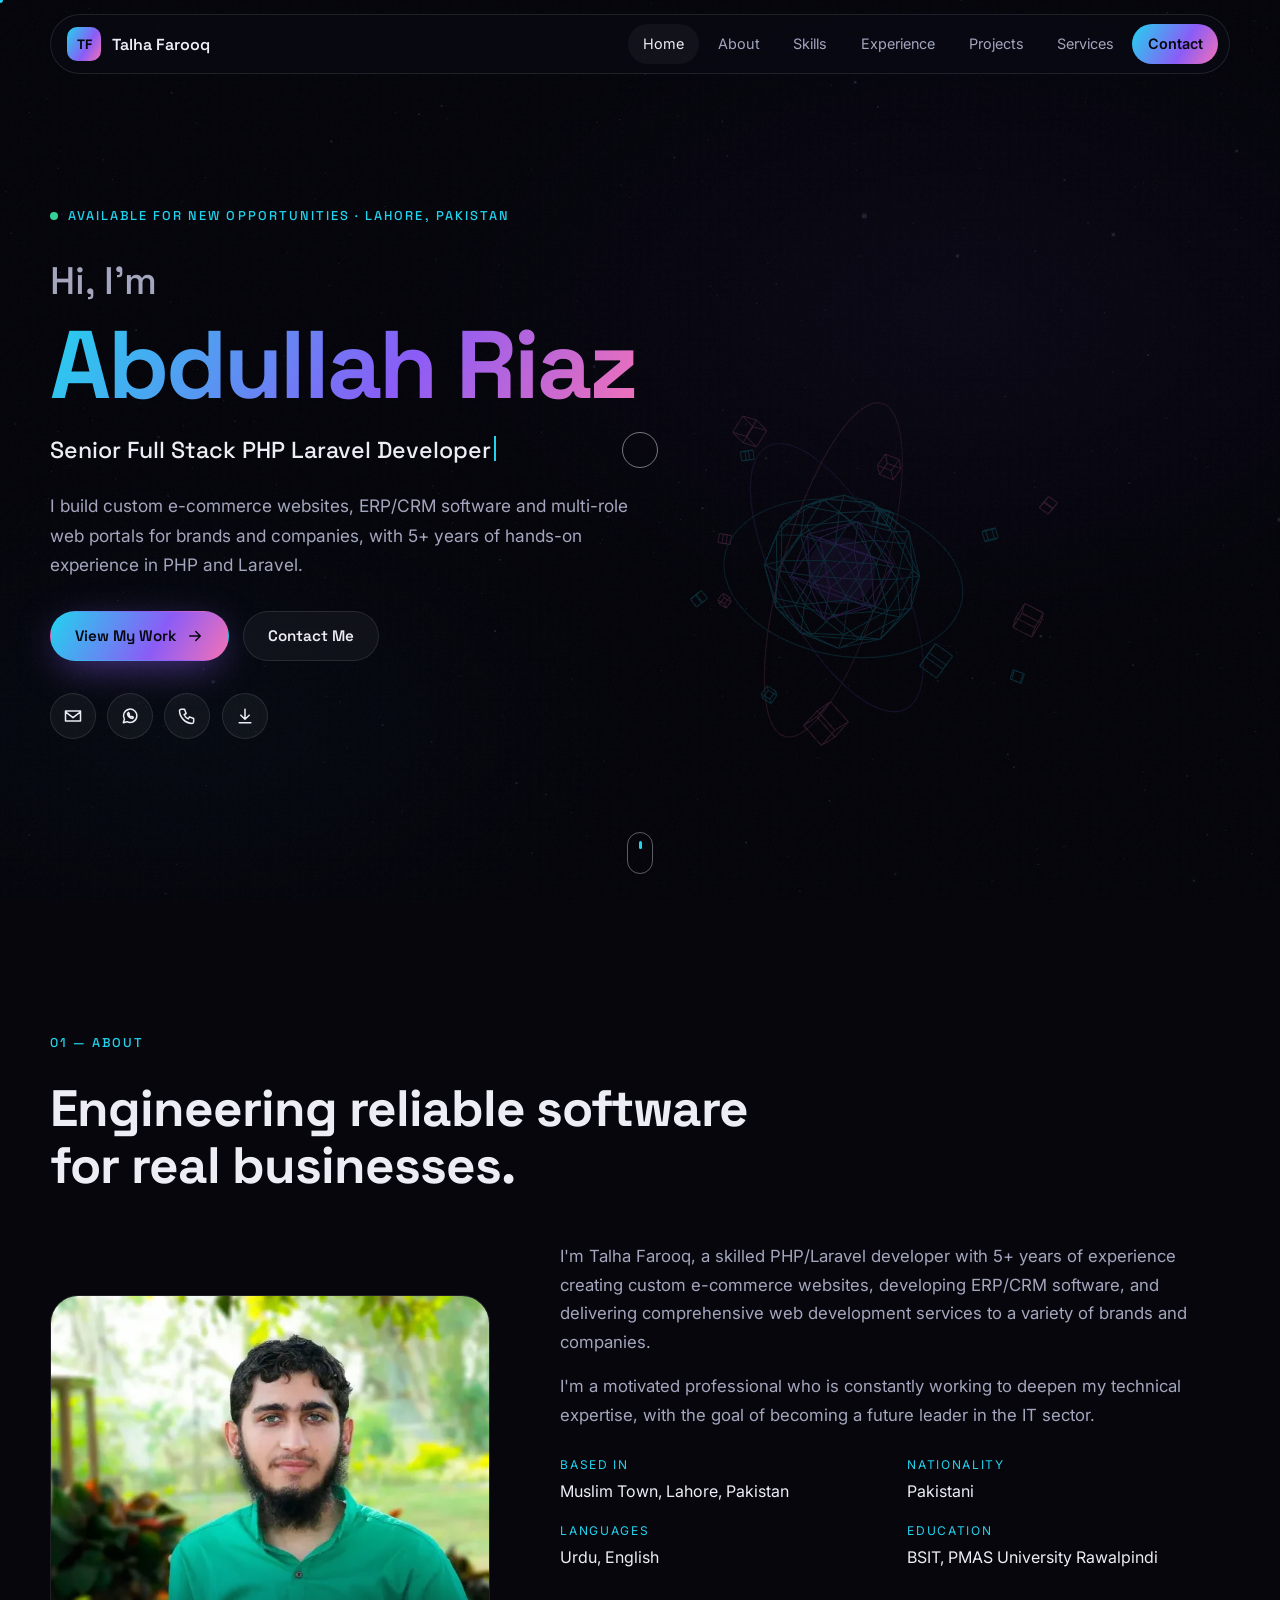
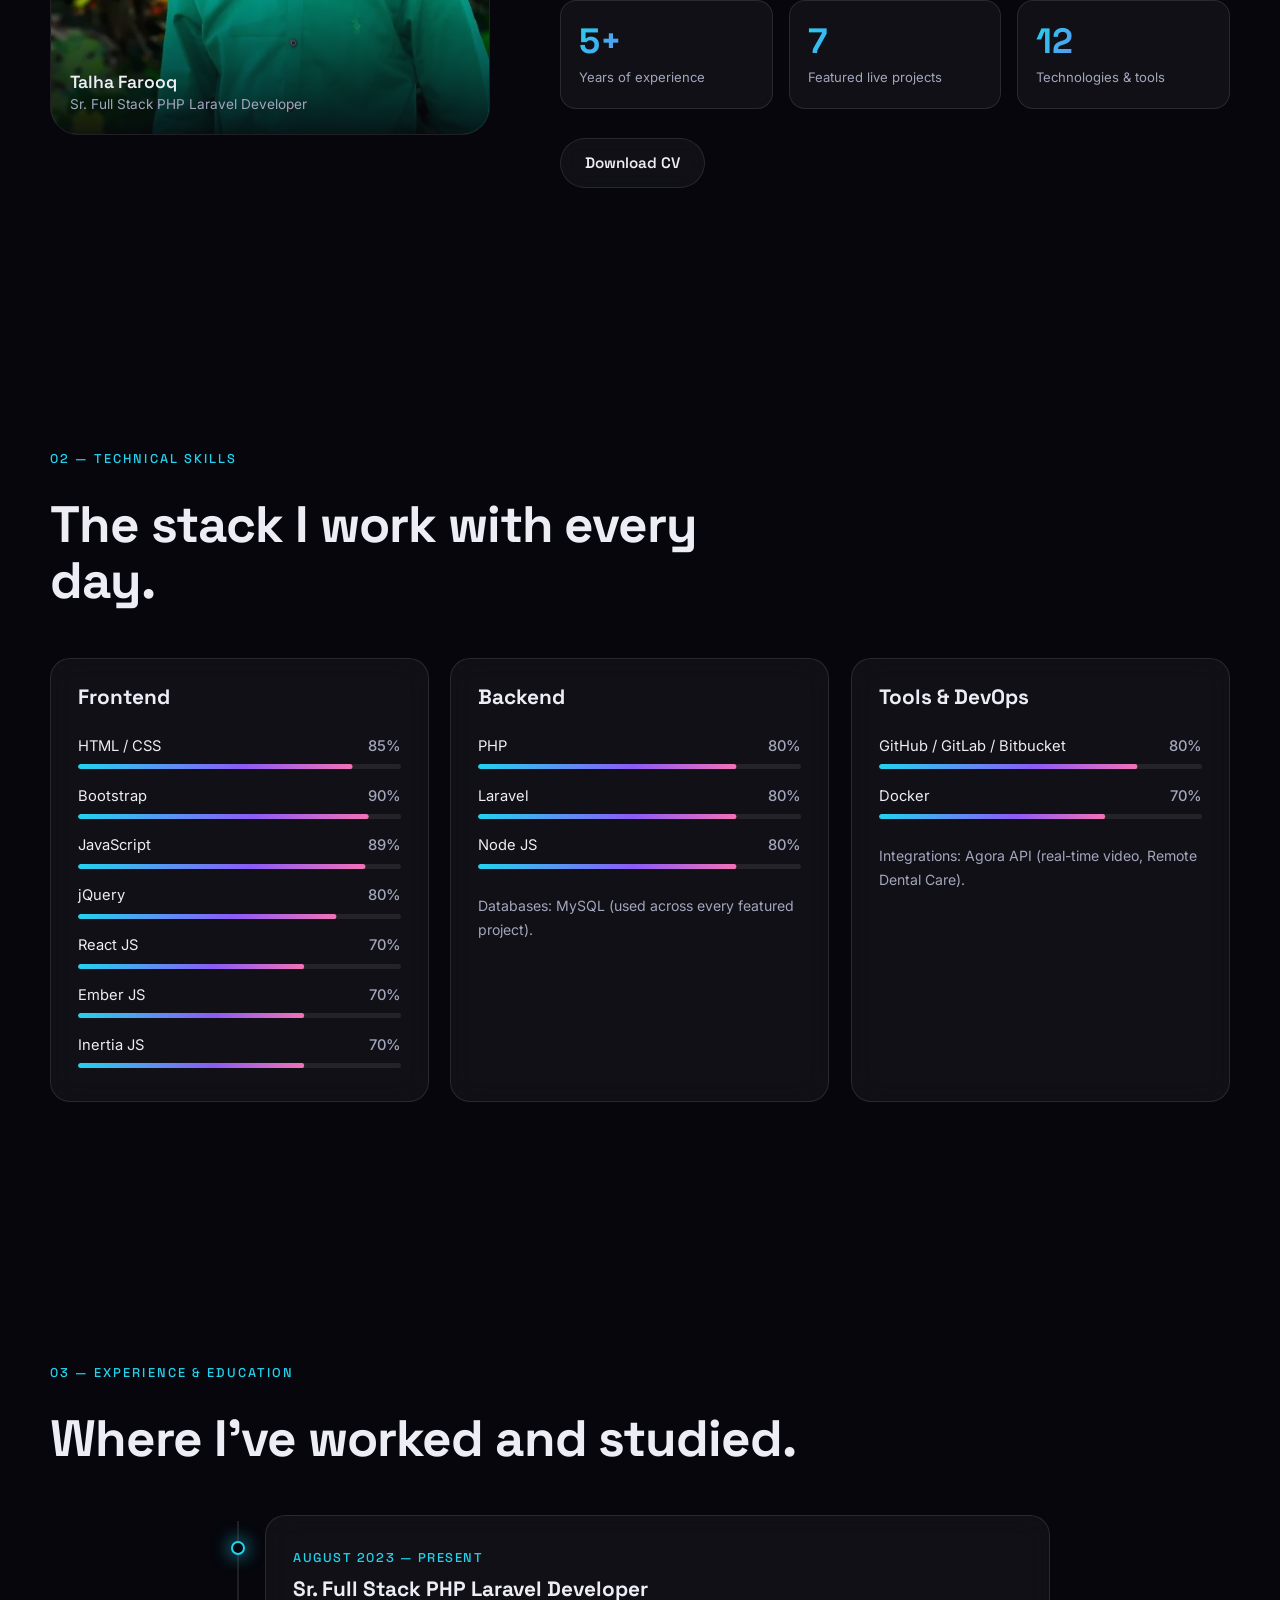
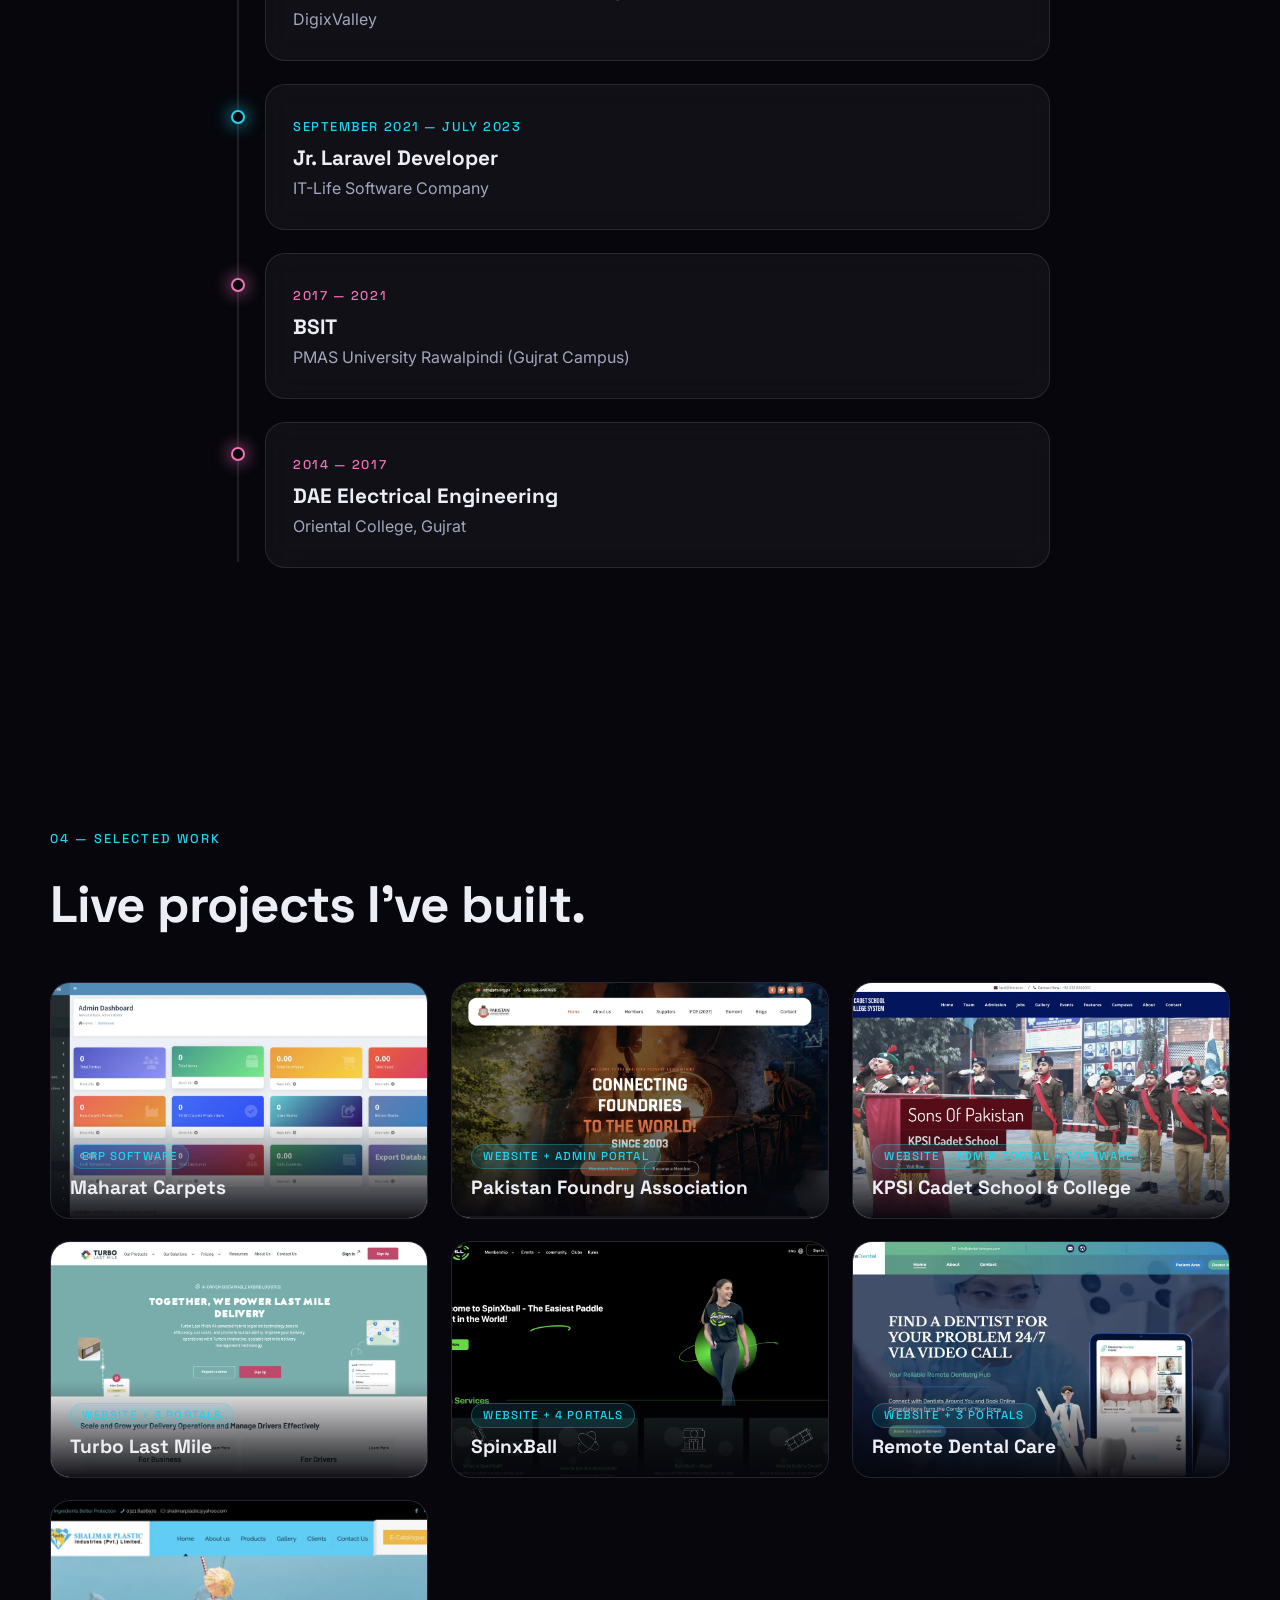
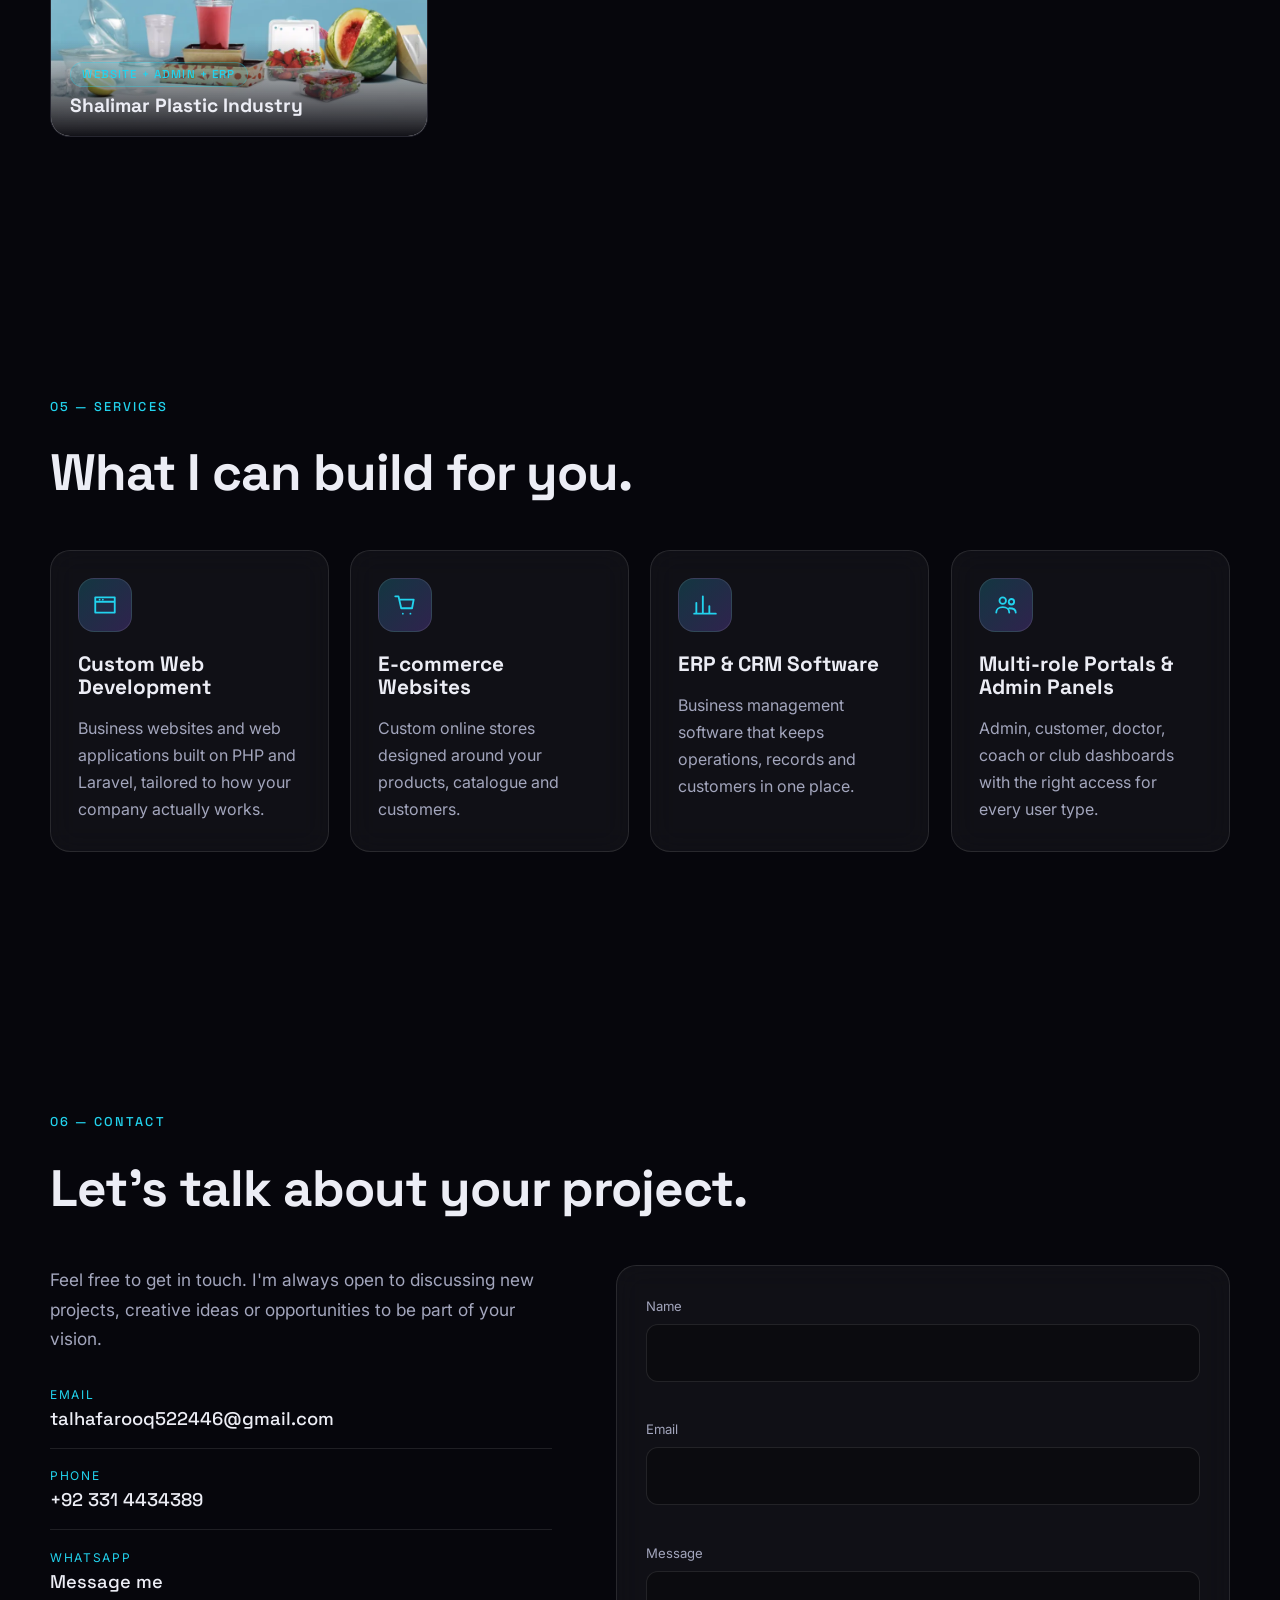
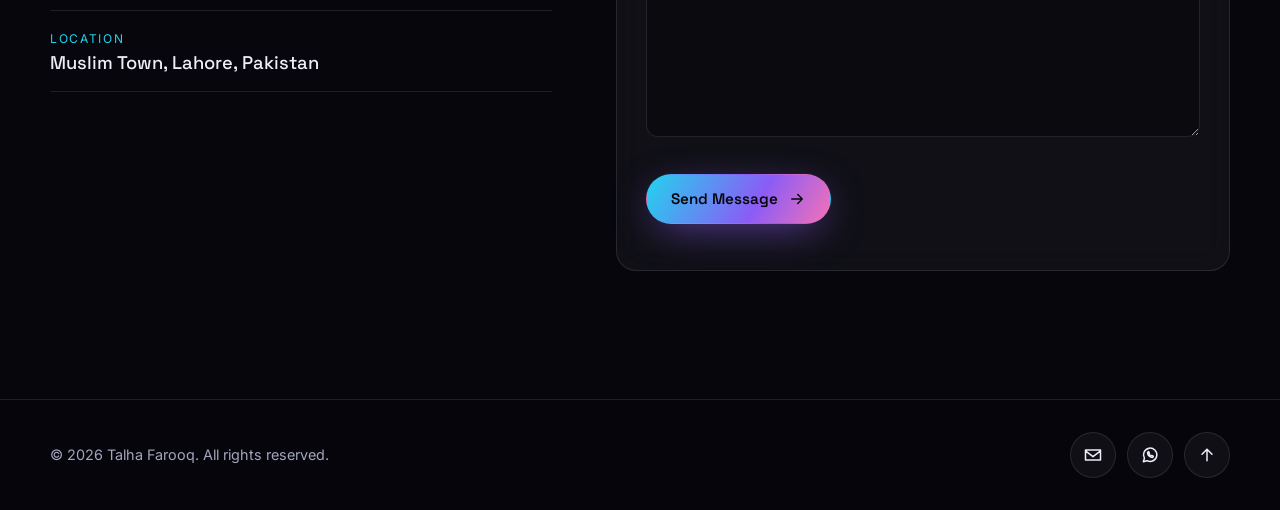
==== commit 88739506: "Name Change" ====
--- a/index.html
+++ b/index.html
@@ -60,7 +60,7 @@
           <p class="eyebrow reveal"><span class="pulse" aria-hidden="true"></span> Available for new opportunities · Lahore, Pakistan</p>
           <h1 id="heroTitle" class="hero__title reveal">
             <span class="hero__hi">Hi, I'm</span>
-            <span class="grad">Talha Farooq</span>
+            <span class="grad">Abdullah Riaz</span>
           </h1>
           <p class="hero__role reveal"><span class="sr-only">Senior Full Stack PHP Laravel Developer. </span><span id="typed" aria-hidden="true">Senior Full Stack PHP Laravel Developer</span><span class="caret" aria-hidden="true"></span></p>
           <p class="hero__lead reveal">I build custom e-commerce websites, ERP/CRM software and multi-role web portals for brands and companies, with 5+ years of hands-on experience in PHP and Laravel.</p>
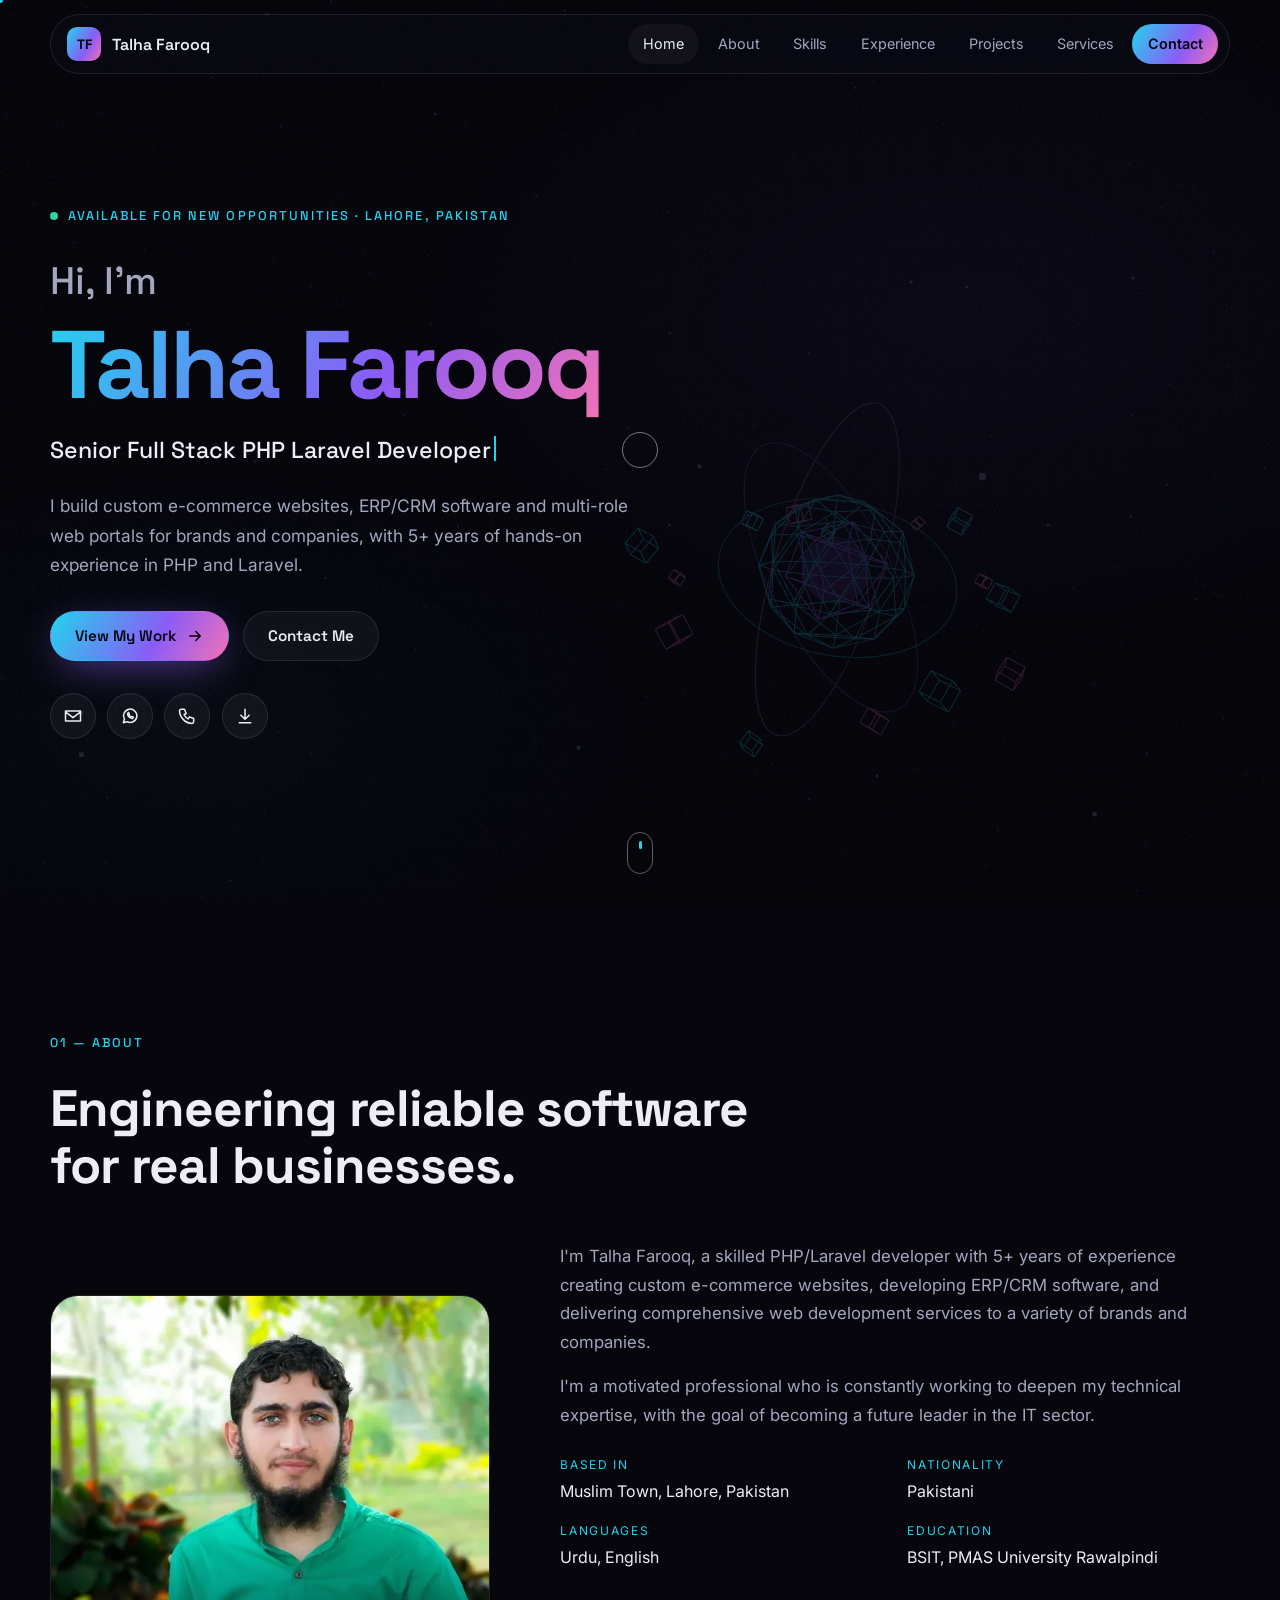
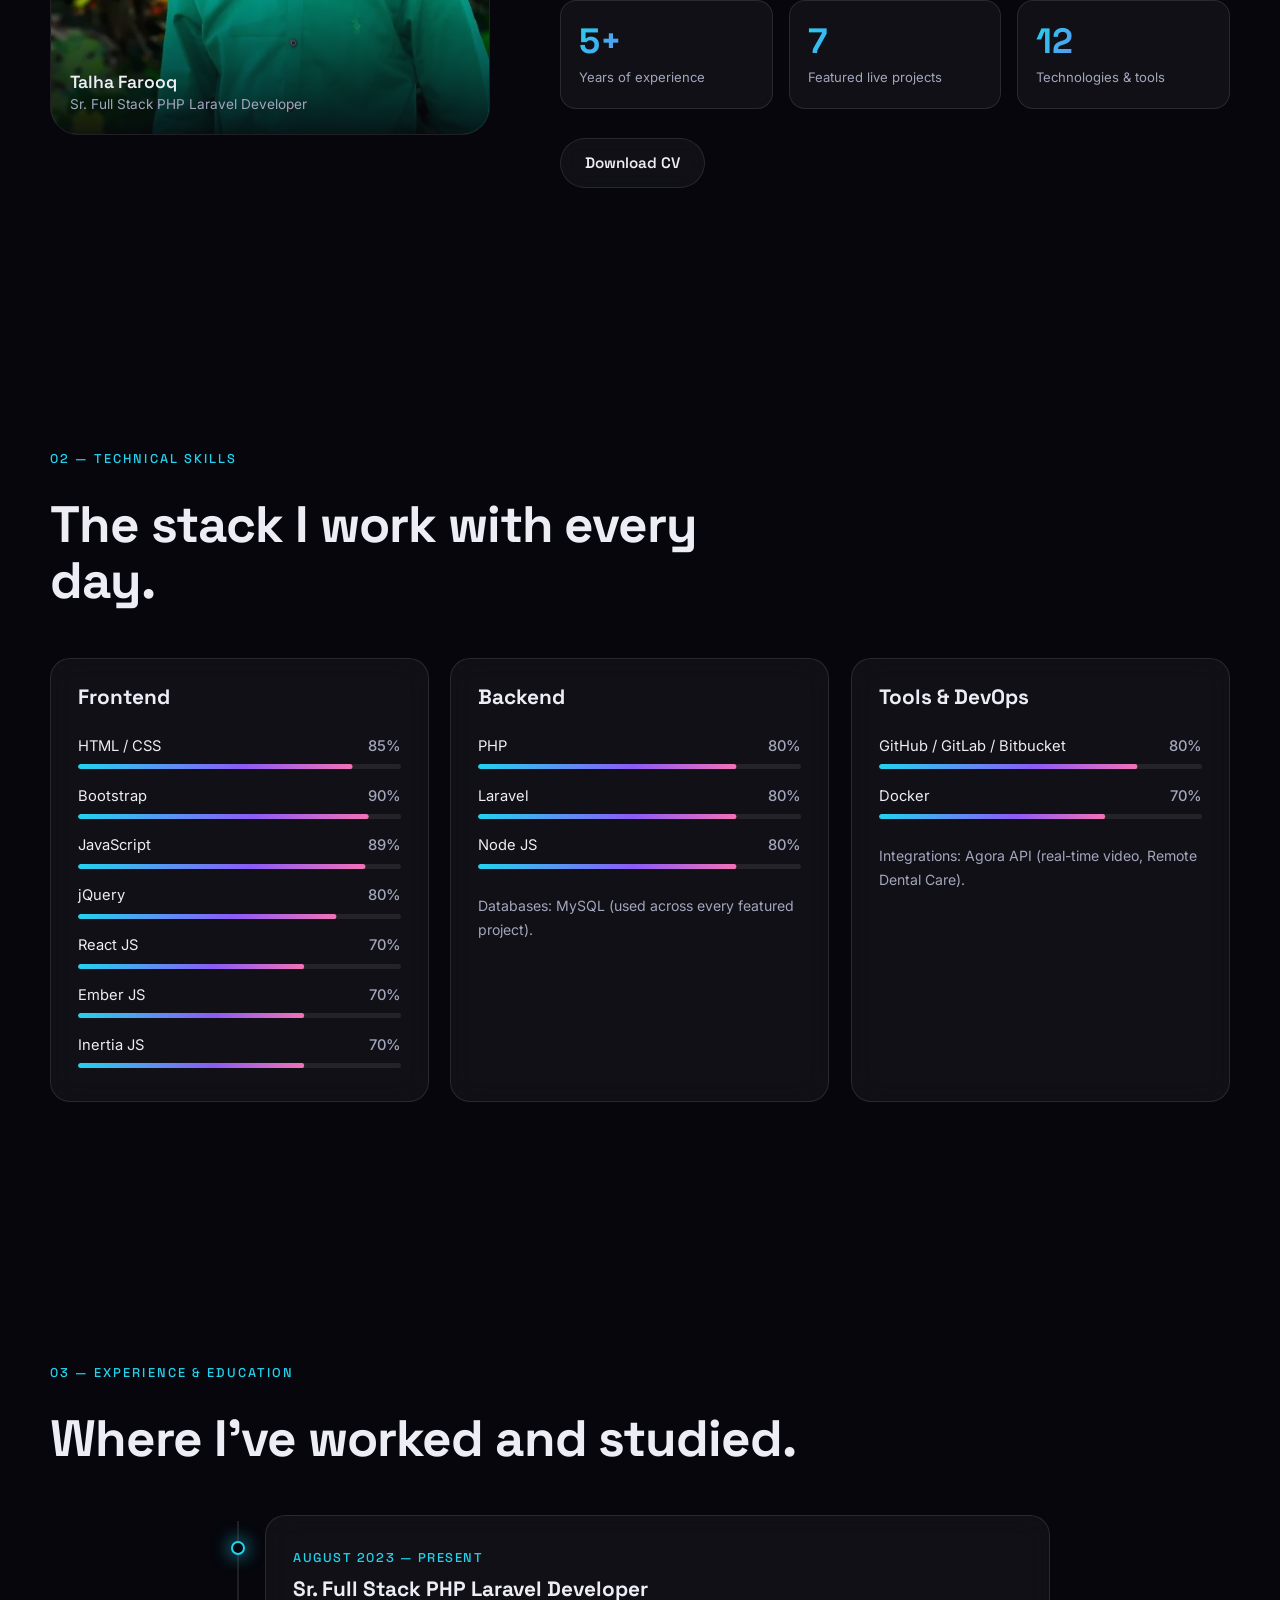
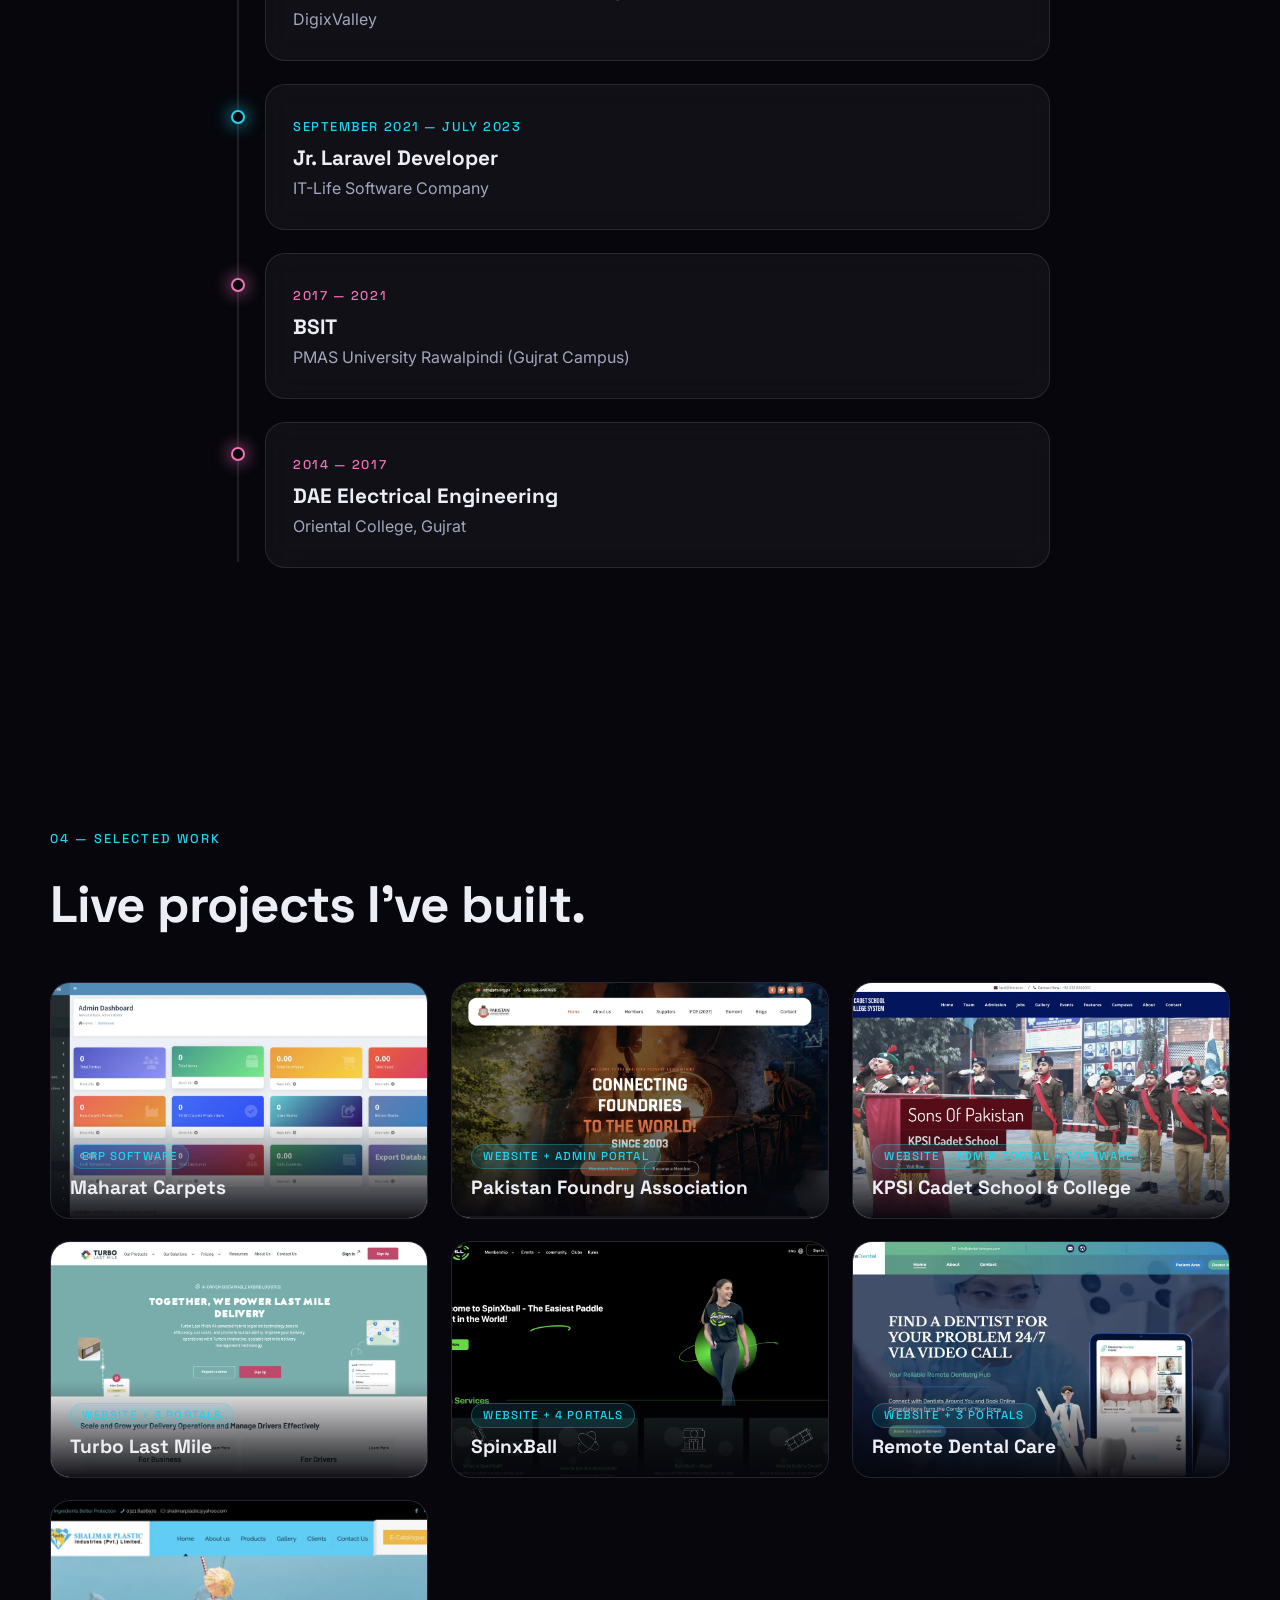
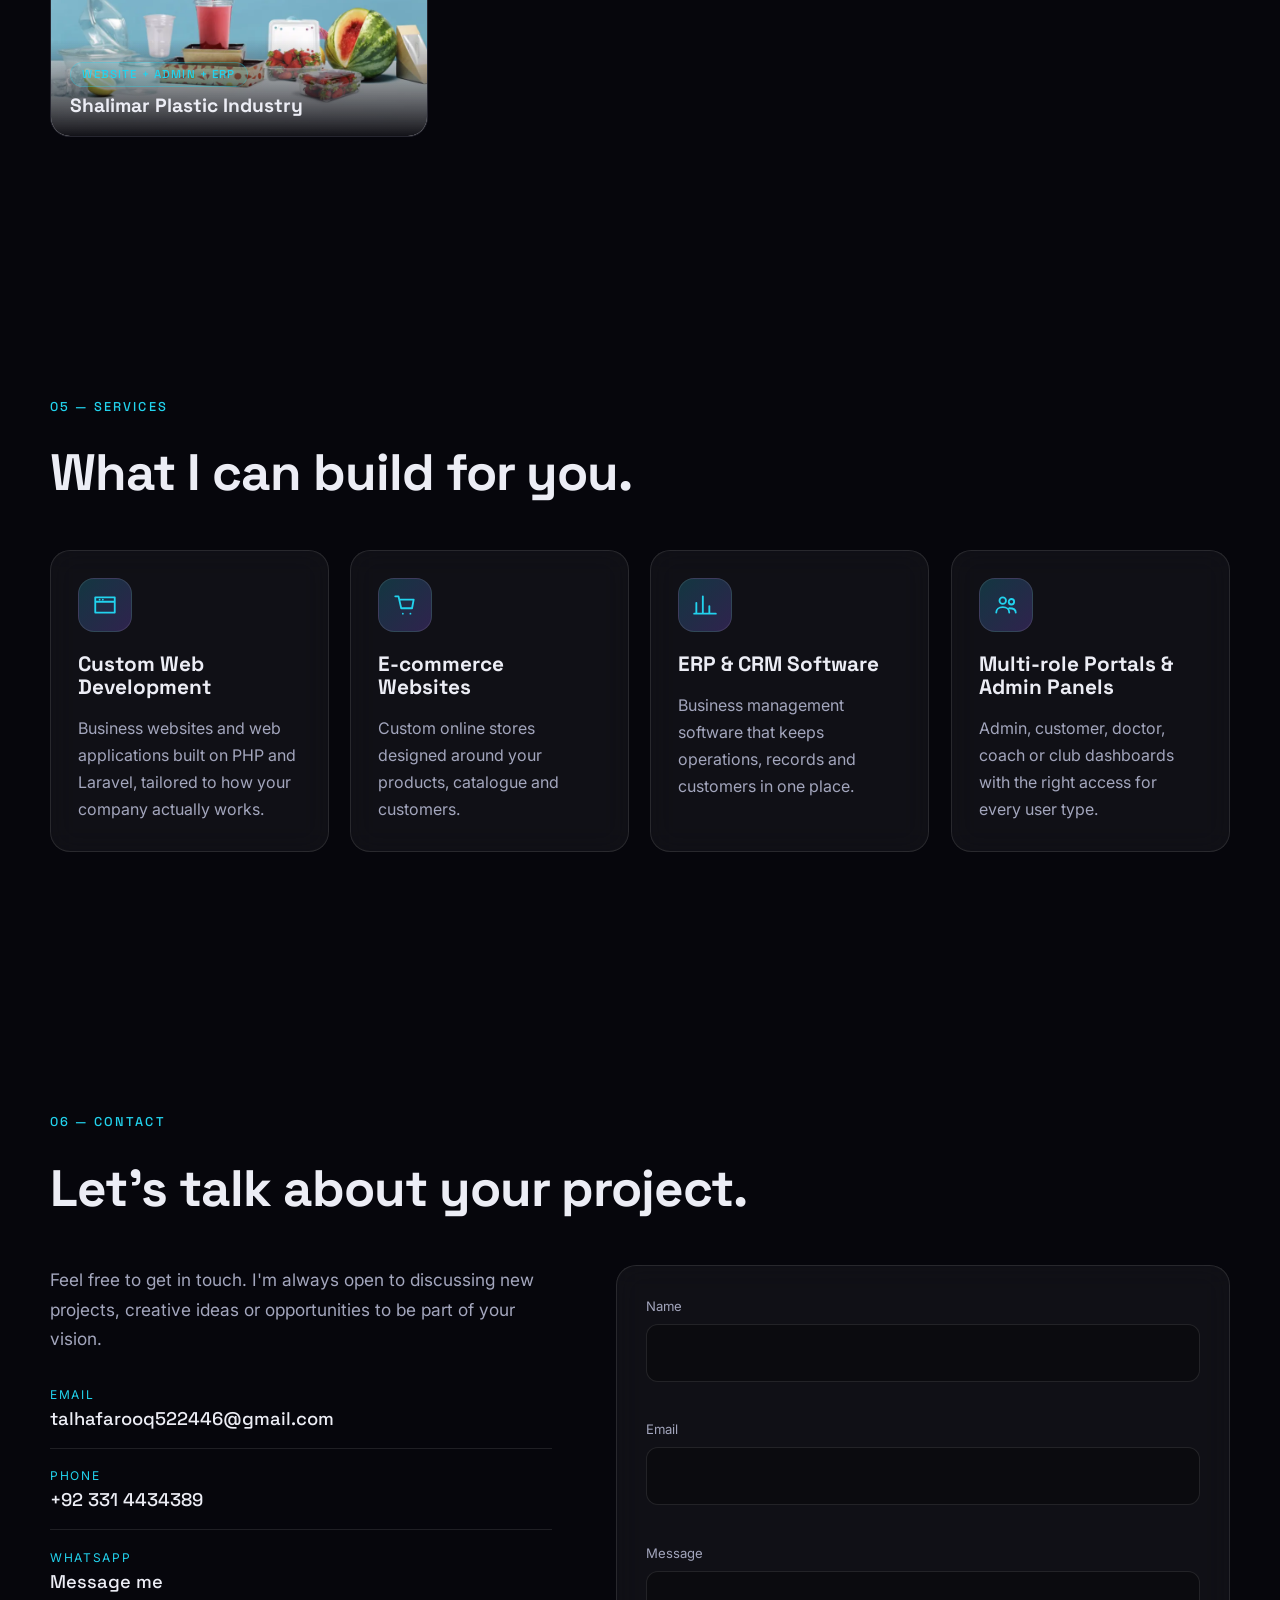
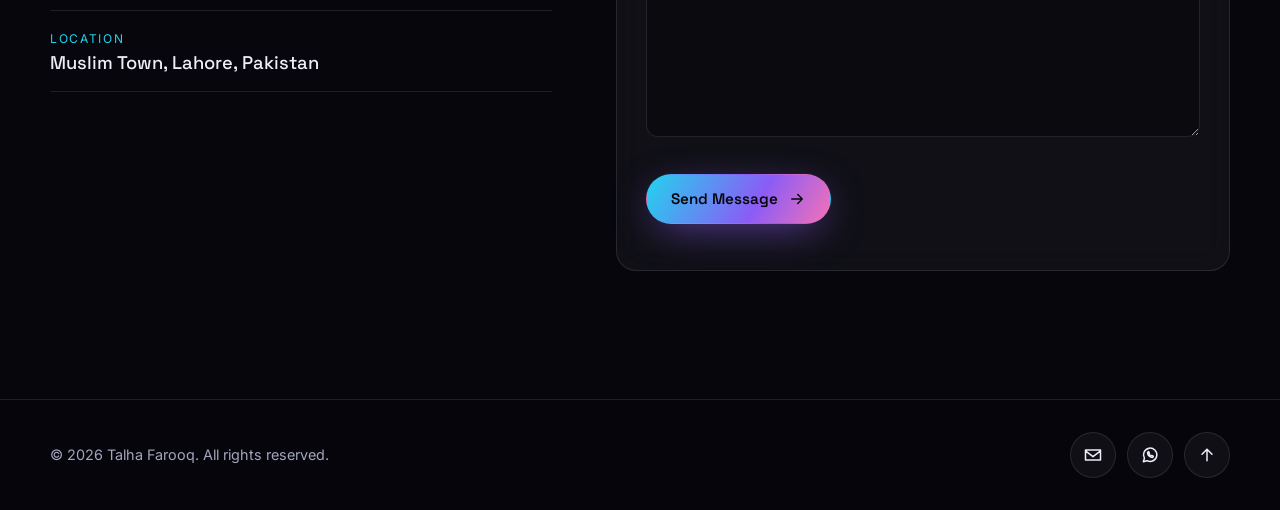
==== commit d2f4acfa: "Name Changed from Abdullah Riaz to Talha Farooq" ====
--- a/index.html
+++ b/index.html
@@ -60,7 +60,7 @@
           <p class="eyebrow reveal"><span class="pulse" aria-hidden="true"></span> Available for new opportunities · Lahore, Pakistan</p>
           <h1 id="heroTitle" class="hero__title reveal">
             <span class="hero__hi">Hi, I'm</span>
-            <span class="grad">Abdullah Riaz</span>
+            <span class="grad">Talha Farooq</span>
           </h1>
           <p class="hero__role reveal"><span class="sr-only">Senior Full Stack PHP Laravel Developer. </span><span id="typed" aria-hidden="true">Senior Full Stack PHP Laravel Developer</span><span class="caret" aria-hidden="true"></span></p>
           <p class="hero__lead reveal">I build custom e-commerce websites, ERP/CRM software and multi-role web portals for brands and companies, with 5+ years of hands-on experience in PHP and Laravel.</p>
